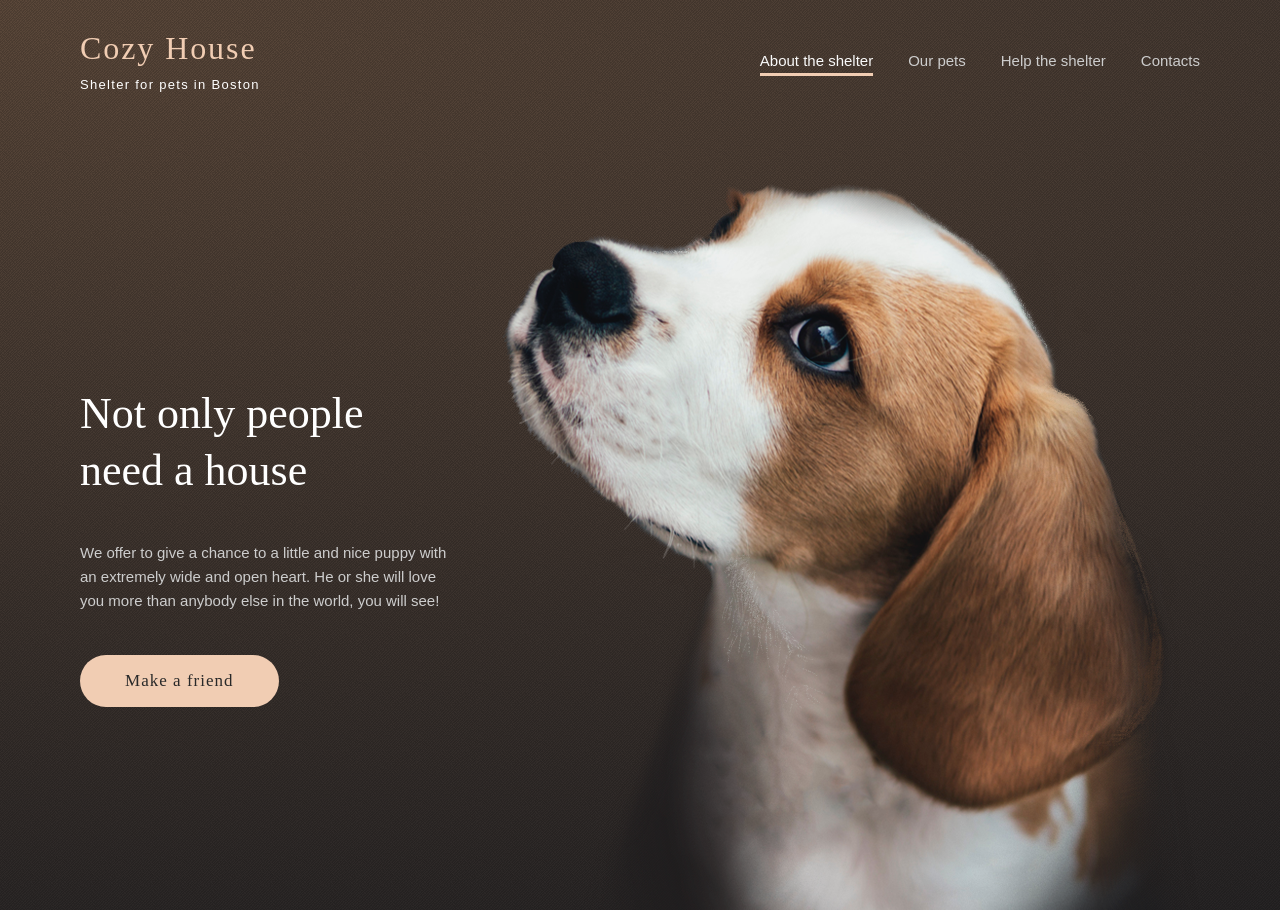
==== index.html @ d0b0d39d "feat: add responsive styles for header and hero with mobile burger menu" ====
<!DOCTYPE html>
 <html lang="en">
 <head>
    <meta charset="UTF-8">
    <meta name="viewport" content="width=device-width, initial-scale=1.0">
    <title>Shelter</title>

    <link rel="stylesheet" href="style.css">
 </head>
 
 <body>
    <section class="start-screen">
        <header class="header">
            <div class="container header-inner">
                <div class="logo">
                    <a href="#" class="logo-title">Cozy House</a>
                    <p class="logo-subtitle">Shelter for pets in Boston</p>
                </div>

            <nav class="nav">
                <!-- скрытый переключатель -->
                <input class="burger-toggle" type="checkbox" id="burger-toggle">

                <!-- кнопка-бургер (label кликает по checkbox) -->
                 <label class="burger" for="burger-toggle" aria-label="Open menu">
                    <span class="burger-line"></span>
                 </label>

                 <!-- затемнение (клик = закрыть) -->
                <label class="overlay" for="burger-toggle"></label>

                <!-- выезжающее меню -->
                 <div class="menu">
                    <ul class="nav-list">
                        <li><a href="#" class="nav-link link-active">About the shelter</a></li>
                        <li><a href="#" class="nav-link">Our pets</a></li>
                        <li><a href="#" class="nav-link">Help the shelter</a></li>
                        <li><a href="#" class="nav-link">Contacts</a></li>
                    </ul>
                </div>
            </nav>
                
            </nav>
            </div>
        </header>

        <div class="hero">
            <div class="container start-screen-content">
                <div class="hero-content">
                    <h1 class="hero-title">Not only people<br>
                    need a house</h1>
                    <p class="hero-text">We offer to give a chance to a little and nice puppy with an extremely wide and open heart. He or she will love you more than anybody else in the world, you will see!</p>

                    <a href="#our-pets" class="hero-button">Make a friend</a>
                </div>

                <img src="start-screen-puppy.png" alt="Puppy" class="hero-image">

            </div>
        </div>
    </section>

    <main>
        <section class="about"><div class="container"></div></section>
        <section class="pets"><div class="container"></div></section>
        <section class="help"><div class="container"></div></section>
        <section class="donation"><div class="container"></div></section>
    </main>

    <footer class="footer">
        <div class="container"></div>
    </footer>

 </body>
 </html>
---- style.css ----
*,
*::before,
*::after {
  box-sizing: border-box;
}

img {
  max-width: 100%;
  height: auto;
  display: block;
}

body {
    margin: 0;
}

.container {
    max-width: 1200px;
    margin: 0 auto;
    padding: 0 20px; /* на мобилке важно */


}

@media (min-width: 1280px) {
  .container {
    padding: 0 40px;
  }
}

.start-screen {
  min-height: 908px; /* как в макете */
}

.header {
    padding-top: 30px;
}

.header-inner {
    display: flex;
    justify-content: space-between;
    align-items: center;
}

.nav-list {
    list-style: none;
    display: flex;
    gap: 35px;
    margin: 0;
    padding: 0;

}


.nav-link {
    text-decoration: none;
    color: var(--color-dark-s, #CDCDCD);

    font-family: Arial;
    font-size: 15px;
    font-style: normal;
    font-weight: 400;
}

.link-active {
    color: var(--color-light-s, #FAFAFA);
    border-bottom: 3px solid #F1CDB3;

    padding-bottom: 4px;
    font-family: Arial;
    font-size: 15px;
    font-style: normal;
    font-weight: 400;
}

.logo-title {
    color: var(--color-primary, #F1CDB3);
    text-decoration: none;

    font-family: Georgia;
    font-size: 32px;
    font-style: normal;
    font-weight: 400;
    letter-spacing: 1.92px;
}

.logo-subtitle {
    color: var(--color-light-xl, #FFF);

    font-family: Arial;
    font-size: 13px;
    font-style: normal;
    font-weight: 400;
    letter-spacing: 1.3px;
}

.logo {
  display: flex;
  flex-direction: column;
  gap: 10px;

}

.logo-subtitle {
    margin: 0;
}

.start-screen {
  background:
    url("noise_transparent.png") repeat,
    radial-gradient(237.5% 111.8% at 0% 0%, #5B483A 0%, #262425 100%),
    #211F20;
}

.start-screen-content {
    padding-top: 90px;
    display: flex;
    justify-content: space-between;
    align-items: center;
    gap: 42px;
}

@media (max-width: 767px) {
  .start-screen-content {
    flex-direction: column;
    text-align: center;
    padding-top: 60px;
  }
}

.hero-text {
    margin: 42px 0;
    line-height: 24px;
    color: var(--color-dark-s, #CDCDCD);

    font-family: Arial;
    font-size: 15px;
    font-style: normal;
    font-weight: 400;

}

.hero-title {
    color: var(--color-light-xl, #FFF);
    margin: 0;
    font-family: Georgia;
    font-size: 44px;
    font-style: normal;
    font-weight: 400;
    line-height: 57.2px;
}

.hero-button {
    display: inline-block;
    padding: 15px 45px;
    border-radius: 100px;
    background: var(--color-primary, #F1CDB3);

    /* make a friend */
    text-decoration: none;
    color: var(--color-dark-3xl, #292929);
    font-family: Georgia;
    font-size: 17px;
    font-style: normal;
    font-weight: 400;
    line-height: 22.1px;
    letter-spacing: 1.02px;
}


/* скрываем checkbox */
.burger-toggle {
  position: absolute;
  opacity: 0;
  pointer-events: none;
}

/* бургер по умолчанию скрыт (десктоп) */
.burger {
  display: none;
  width: 44px;
  height: 44px;
  cursor: pointer;
  align-items: center;
  justify-content: center;
}

.burger-line {
  width: 2px;
  height: 30px;
  background: #F1CDB3;
  position: relative;
}

.burger-line::before,
.burger-line::after {
  content: "";
  position: absolute;
  top: 0;
  width: 2px;
  height: 30px;
  background: #F1CDB3;
}

.burger-line::before { left: -8px; }
.burger-line::after  { left: 8px; }

/* overlay скрыт по умолчанию */
.overlay {
  display: none;
}

/* Мобилка */
@media (max-width: 767px) {
  .burger { display: inline-flex; }
  .nav-link { color: #CDCDCD; }
  .link-active { color: #FAFAFA; }
  .menu {
    position: fixed;
    top: 0;
    right: 0;
    width: 320px;
    height: 100vh;
    background: #292929;
    transform: translateX(100%);
    transition: transform 0.25s ease;
    padding: 0;               /* убираем большие паддинги */
    z-index: 20;

    display: flex;            /* центрируем */
    align-items: center;
    justify-content: center;
  }

  /* список по центру */
  .nav-list {
    display: flex;
    flex-direction: column;
    gap: 40px;
    margin: 0;
    padding: 0;
    list-style: none;
    align-items: center;
    text-align: center;
  }

  /* крупные ссылки */
  .nav-link {
    font-size: 32px;
    line-height: 1.6;
  }

  /* активная линия по центру */
  .link-active {
    border-bottom: 3px solid #F1CDB3;
    padding-bottom: 6px;
  }

  /* позиция бургера как в макете */
  .burger {
    position: fixed;
    top: 30px;
    right: 20px;
    z-index: 30;
  }

  .overlay {
    position: fixed;
    inset: 0;
    display: block;
    background: rgba(0, 0, 0, 0.5);
    opacity: 0;
    pointer-events: none;
    transition: opacity 0.25s ease;
    z-index: 10;
  }

  .burger-toggle:checked ~ .menu {
    transform: translateX(0);
  }

  .burger-toggle:checked ~ .overlay {
    opacity: 1;
    pointer-events: auto;
  }
}
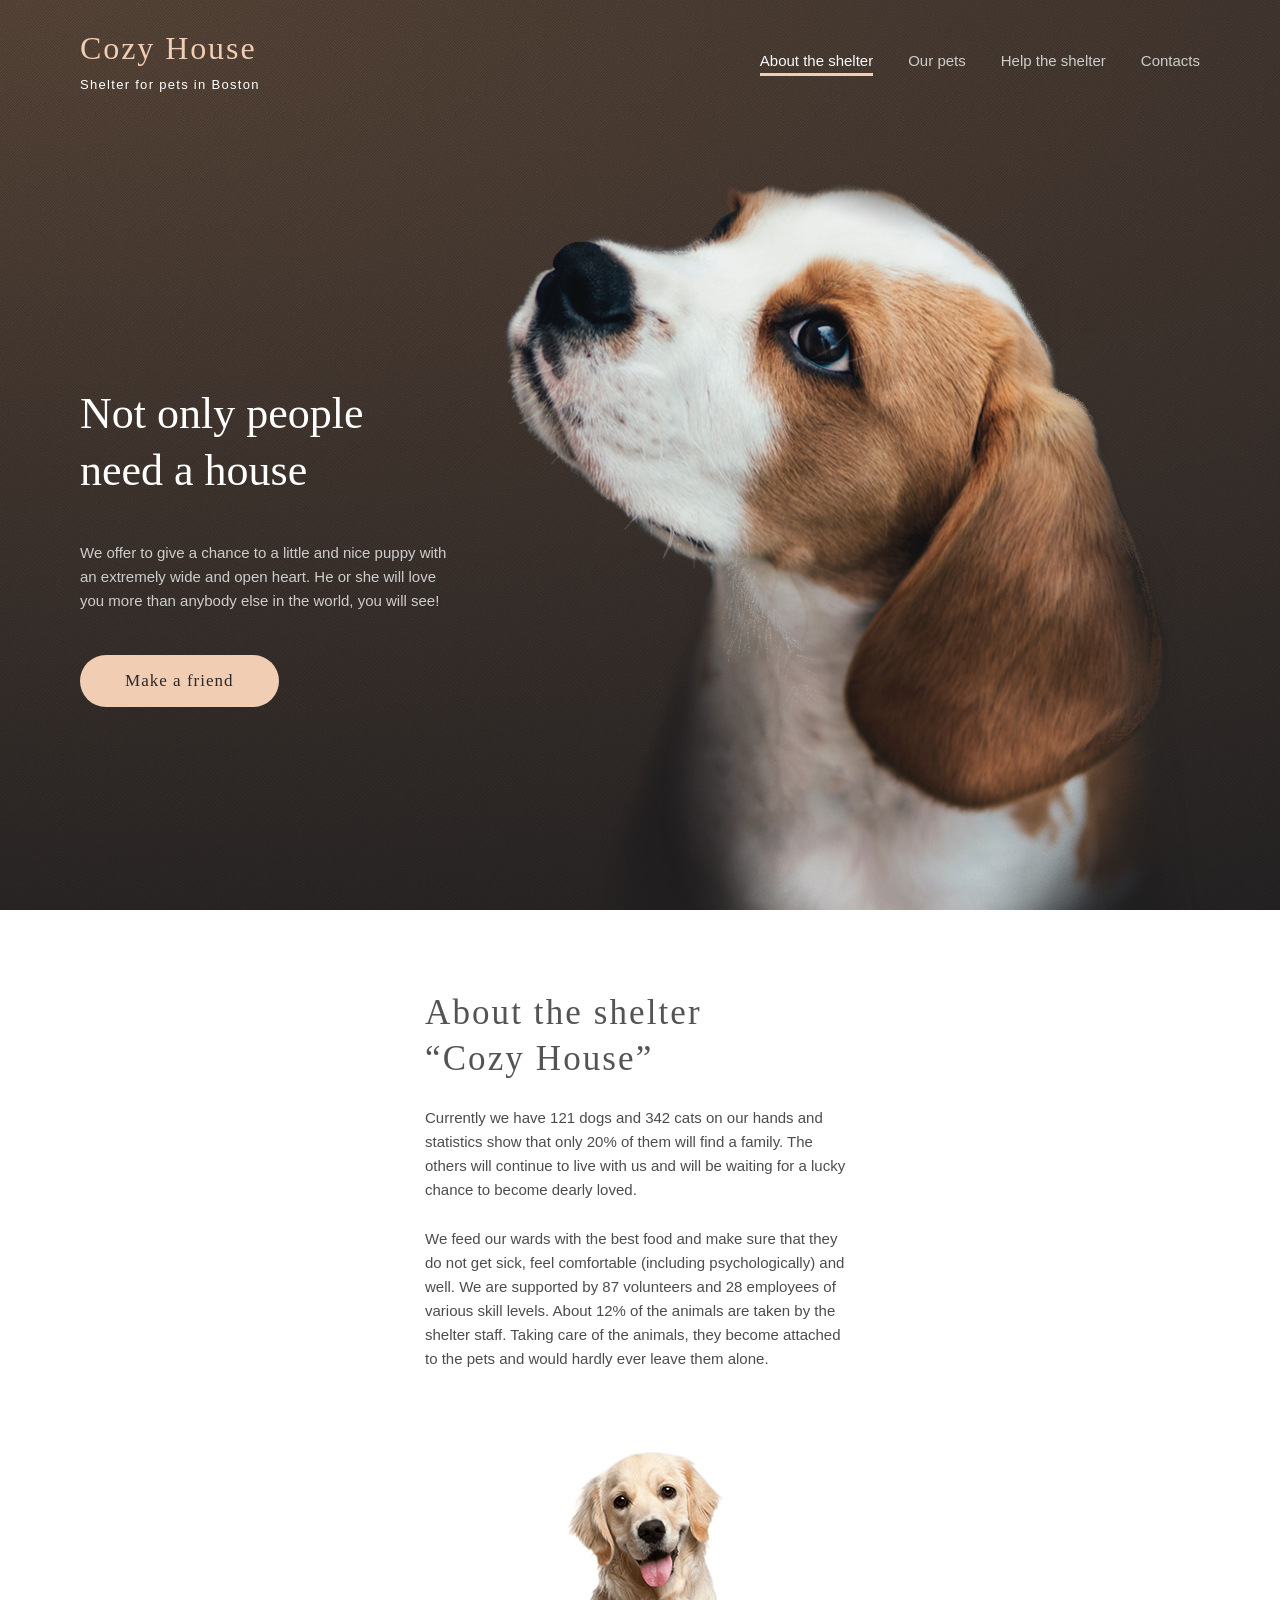
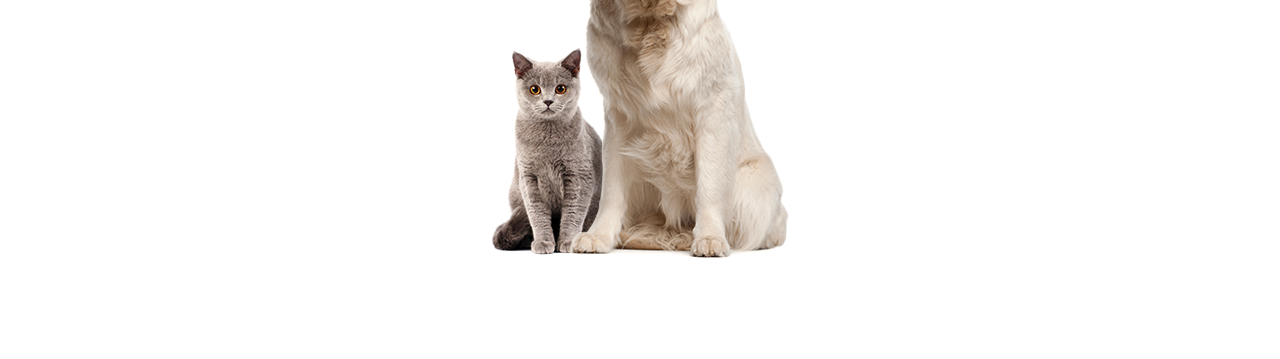
==== commit 9fbf303a: "feat: implement About section with responsive layout" ====
--- a/index.html
+++ b/index.html
@@ -61,7 +61,29 @@
     </section>
 
     <main>
-        <section class="about"><div class="container"></div></section>
+        <section class="about">
+            <div class="container">
+                <div class="about-content">
+                    <div class="content">
+                        <h2 class="about-title text">About the shelter “Cozy House”</h2>
+                    <p class="about-text text">Currently we have 121 dogs and 342 cats on our hands and
+                        statistics show that only 20% of them will find a family. The
+                        others will continue to live with us and will be waiting for a lucky
+                        chance to become dearly loved.</p>
+                    <p class="about-text text">We feed our wards with the best food and make sure that they
+                        do not get sick, feel comfortable (including psychologically) and
+                        well. We are supported by 87 volunteers and 28 employees of
+                        various skill levels. About 12% of the animals are taken by the
+                        shelter staff. Taking care of the animals, they become attached
+                        to the pets and would hardly ever leave them alone.</p>
+                    </div>
+                    
+                <img src="about-pets.png" alt="Dog" class="about-image">
+                </div>
+                
+                
+            </div>
+        </section>
         <section class="pets"><div class="container"></div></section>
         <section class="help"><div class="container"></div></section>
         <section class="donation"><div class="container"></div></section>
--- a/style.css
+++ b/style.css
@@ -283,4 +283,55 @@
     opacity: 1;
     pointer-events: auto;
   }
-}+}
+
+.about {
+  padding: 80px 0 100px;
+  background: #fff;
+}
+
+.about-content {
+  display: flex;
+  flex-direction: column;
+  align-items: center;
+  gap: 80px;
+}
+
+.about-title {
+    max-width: 370px;
+    margin: 0;
+    color: var(--color-dark-l, #545454);
+
+    font-family: Georgia;
+    font-size: 35px;
+    font-style: normal;
+    font-weight: 400;
+    line-height: 130%; /* 45.5px */
+    letter-spacing: 2.1px;
+}
+
+.about-text {
+    margin: 0;
+
+    color: var(--color-dark-xl, #4C4C4C);
+
+    font-family: Arial;
+
+    font-size: 15px;
+    font-style: normal;
+    font-weight: 400;
+    line-height: 160%; /* 24px */
+}
+
+.about-image {
+
+    width: 300px;
+    height: auto;
+}
+
+.content {
+  display: flex;
+  flex-direction: column;
+  gap: 25px;
+  max-width: 430px;
+}
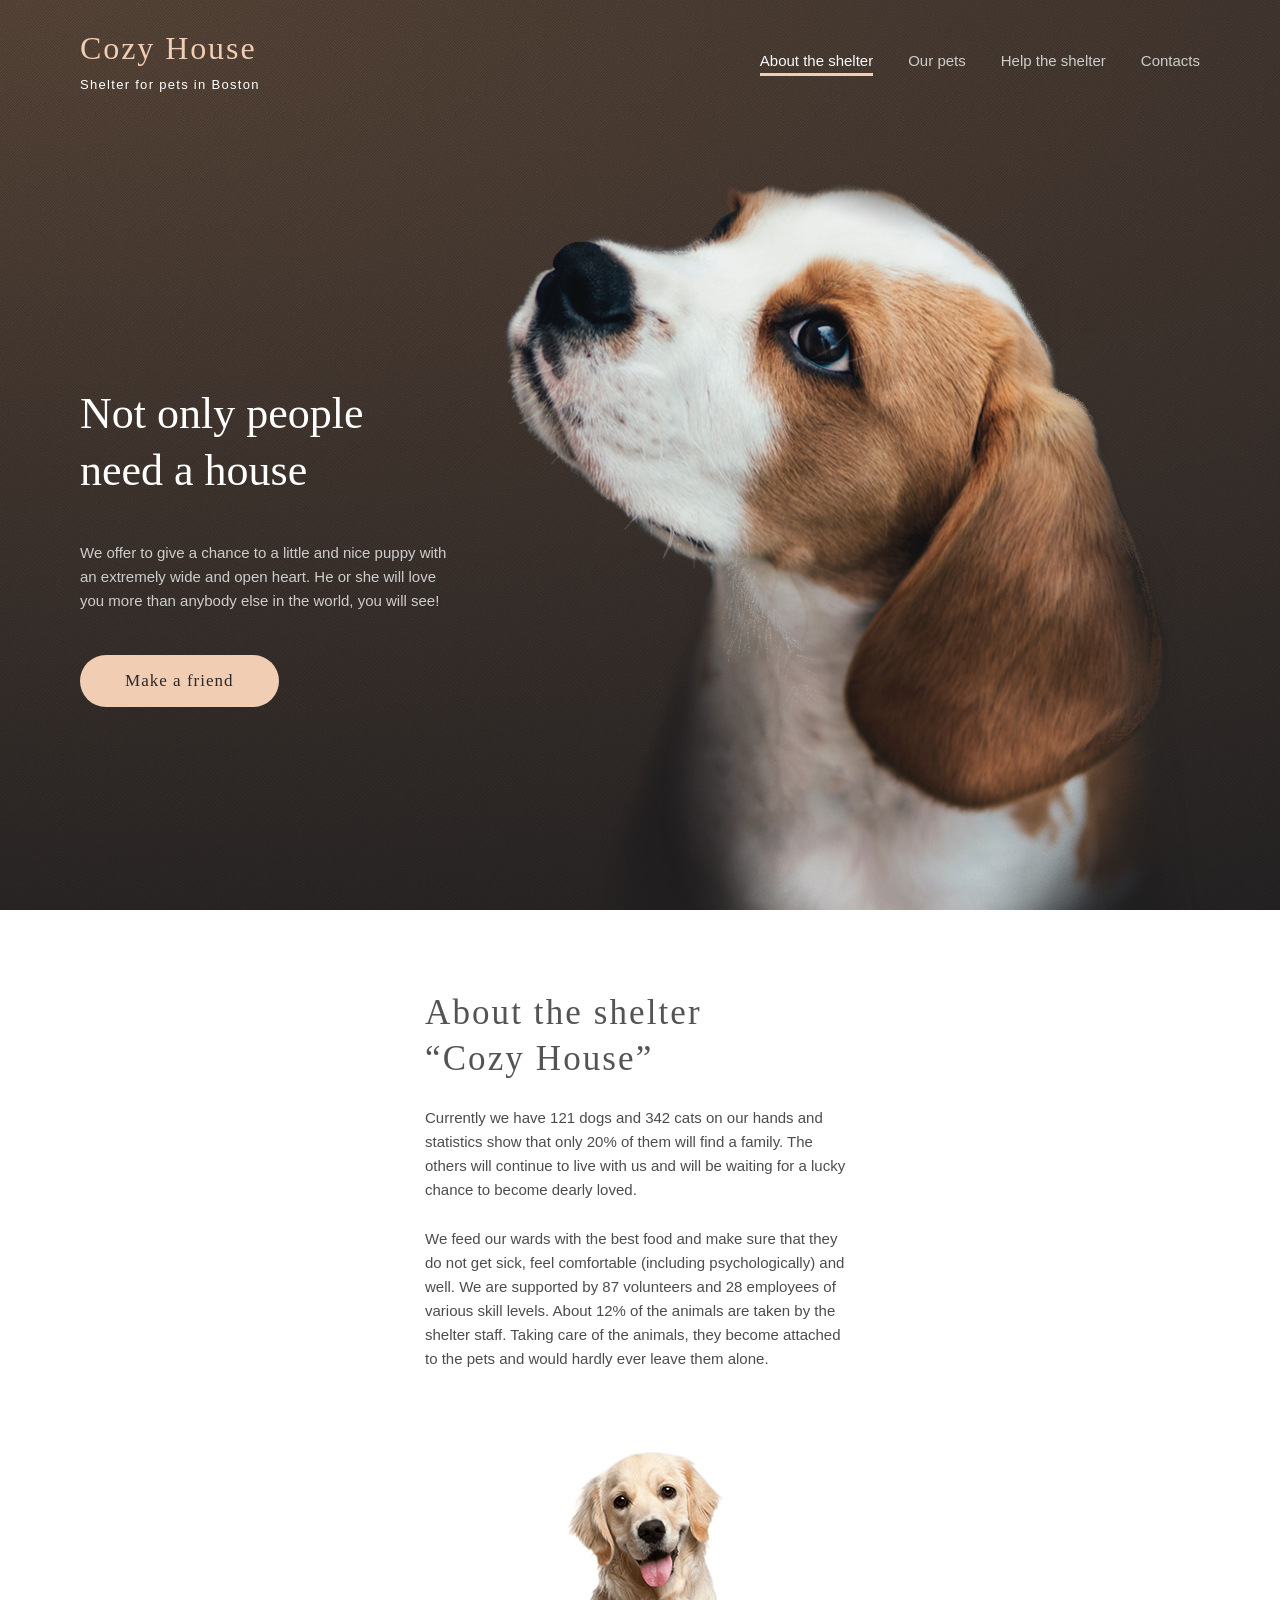
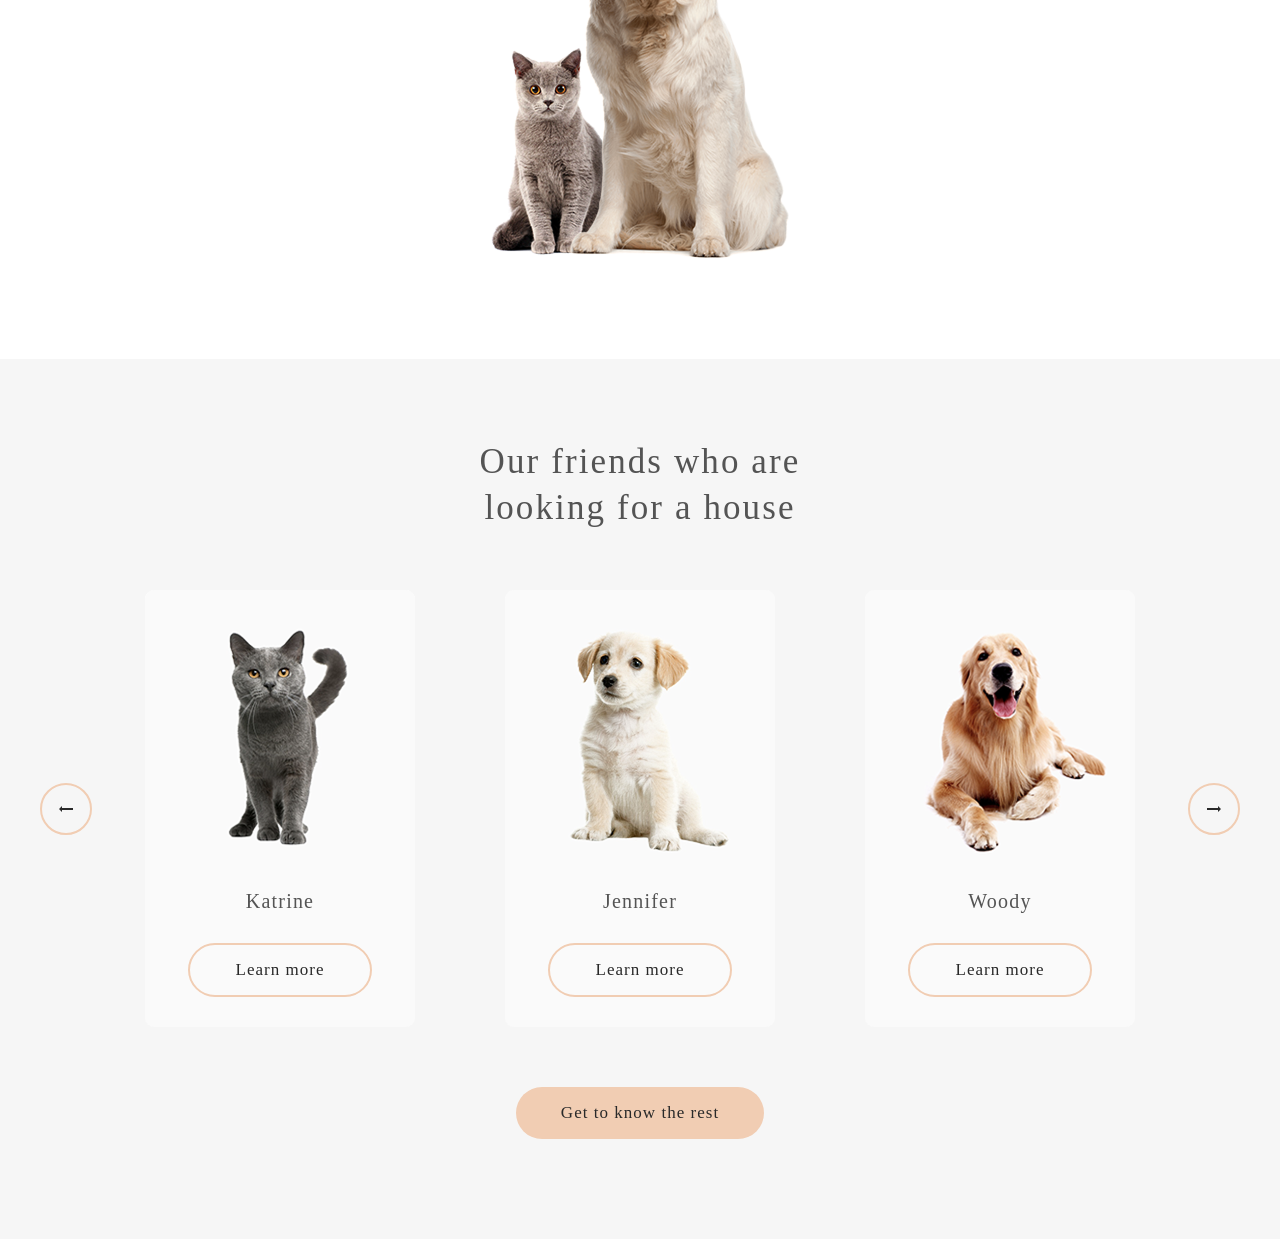
==== commit a38125b9: "feat: add responsive Pets section" ====
--- a/index.html
+++ b/index.html
@@ -40,7 +40,6 @@
                 </div>
             </nav>
                 
-            </nav>
             </div>
         </header>
 
@@ -84,7 +83,36 @@
                 
             </div>
         </section>
-        <section class="pets"><div class="container"></div></section>
+        <section class="pets">
+            <div class="container">
+                <div class="pets-content">
+                    <h2 class="pets-title">Our friends who are looking for a house</h2>
+                    <div class="slider">
+                        <button class="arrow-button"><img src="Arrow.svg" alt="arrow-back"></button>
+                        <div class="pets-cards">
+                            <div class="card">
+                                <img src="pets-katrine.png" alt="Katrine Dog" class="pets-image">
+                                <p class="pets-text">Katrine</p>
+                                <a href="#" class="card-button">Learn more</a>
+                            </div>
+                            <div class="card card-hide-mobile">
+                                <img src="pets-jennifer.png" alt="Jennifer Dog" class="pets-image">
+                                <p class="pets-text">Jennifer</p>
+                                <a href="#" class="card-button">Learn more</a>
+                            </div>
+                            <div class="card card-hide-mobile">
+                                <img src="pets-woody.png" alt="Woody Dog" class="pets-image">
+                                <p class="pets-text">Woody</p>
+                                <a href="#" class="card-button">Learn more</a>
+                            </div>
+                        </div>
+                        <button class="arrow-button"><img src="Arrow-next.svg" alt="arrow-next"></button>
+                    </div>
+                    <a href="#" class="pets-button">Get to know the rest</a>
+                </div>
+
+            </div>
+        </section>
         <section class="help"><div class="container"></div></section>
         <section class="donation"><div class="container"></div></section>
     </main>
--- a/style.css
+++ b/style.css
@@ -335,3 +335,208 @@
   gap: 25px;
   max-width: 430px;
 }
+
+.pets {
+    background: var(--color-light-l, #F6F6F6);
+    padding: 80px 0 100px;
+}
+
+.pets-content {
+    display: flex;
+    max-width: 1200px;
+    flex-direction: column;
+    justify-content: center;
+    align-items: center;
+    gap: 60px;
+}
+
+.slider {
+    display: flex;
+    align-items: center;
+    justify-content: center;
+    gap: 53px;
+}
+
+.pets-title {
+    max-width: 400px;
+    color: var(--color-dark-l, #545454);
+    text-align: center;
+    margin: 0;
+
+    /* h3 */
+    font-family: Georgia;
+    font-size: 35px;
+    font-style: normal;
+    font-weight: 400;
+    line-height: 130%; /* 45.5px */
+    letter-spacing: 2.1px;
+}
+
+.pets-cards {
+    display: flex;
+    gap: 90px;
+}
+
+.arrow-button {
+    width: 52px;
+    height: 52px;
+    padding: 0;
+    border-radius: 100px;
+    border: 2px solid #F1CDB3;
+    background: transparent;
+
+    display: inline-flex;
+    align-items: center;
+    justify-content: center;
+
+    cursor: pointer;
+
+}
+
+.arrow-button img {
+  width: 14px;   /* можно 14–18, под твой svg */
+  height: 6px;   /* или auto, если криво */
+}
+
+.pets-button {
+    display: flex;
+    padding: 15px 45px;
+    flex-direction: column;
+    align-items: center;
+    gap: 10px;
+
+    border-radius: 100px;
+    background: var(--color-primary, #F1CDB3);
+    text-decoration: none;
+
+    color: var(--color-dark-3xl, #292929);
+    font-family: Georgia;
+    font-size: 17px;
+    font-style: normal;
+    font-weight: 400;
+    line-height: 130%; /* 22.1px */
+    letter-spacing: 1.02px;
+}
+
+.card {
+  width: 270px;
+  background: #FAFAFA;
+  border-radius: 9px;
+  padding-bottom: 30px;
+  text-align: center;
+}
+
+.pets-image {
+  width: 270px;
+  height: 270px;
+  object-fit: cover;
+  border-radius: 9px 9px 0 0;
+}
+
+.pets-text {
+  margin: 30px 0;
+  color: #545454;
+  font-family: Georgia;
+  font-size: 20px;
+  font-weight: 400;
+  letter-spacing: 1.2px;
+}
+
+.card-button {
+  display: inline-block;
+  padding: 15px 45px;
+  border-radius: 100px;
+  border: 2px solid #F1CDB3;
+  background: transparent;   /* или #FAFAFA — но лучше transparent */
+  text-decoration: none;
+
+  color: #292929;
+  font-family: Georgia;
+  font-size: 17px;
+  font-weight: 400;
+  letter-spacing: 1.02px;
+}
+
+/* TABLET: до 1279px — показываем 2 карточки */
+@media (max-width: 1279px) {
+  /* скрываем 3-ю карточку (Woody) */
+  .pets-cards .card:nth-child(3) {
+    display: none;
+  }
+
+  /* подстраиваем расстояния */
+  .pets-cards {
+    gap: 40px; /* можно 40, если в макете так */
+  }
+
+  .slider {
+    gap: 12px; /* чтобы стрелки не уезжали */
+  }
+}
+
+/* MOBILE: до 767px — 1 карточка + стрелки снизу */
+@media (max-width: 767px) {
+  .pets {
+    padding: 60px 0;
+  }
+
+  .pets-title {
+    font-size: 25px;
+    letter-spacing: 1.5px;
+    max-width: 300px;
+  }
+
+  /* оставляем 1 карточку */
+  .pets-cards .card:nth-child(2),
+  .pets-cards .card:nth-child(3) {
+    display: none;
+  }
+
+  /* перестраиваем слайдер: карточка сверху, стрелки снизу */
+  .slider {
+    flex-direction: column;
+    gap: 20px;
+  }
+
+  /* карточки сверху */
+  .pets-cards {
+    gap: 0;
+    justify-content: center;
+  }
+
+  /* стрелки вниз и рядом */
+  .arrow-button {
+    order: 2;
+  }
+
+  /* делаем “ряд стрелок” через контейнер slider */
+  .slider {
+    position: relative;
+  }
+
+  /* чтобы две кнопки стали рядом — добавим им обертку невозможно без HTML,
+     поэтому делаем проще: превращаем slider в grid на мобилке */
+  .slider {
+    display: grid;
+    grid-template-columns: 1fr 1fr;
+    grid-template-rows: auto auto;
+    justify-items: center;
+    align-items: center;
+    row-gap: 20px;
+  }
+
+  .pets-cards {
+    grid-column: 1 / -1;
+    grid-row: 1;
+  }
+
+  .arrow-button:first-child {
+    grid-column: 1;
+    grid-row: 2;
+  }
+
+  .arrow-button:last-child {
+    grid-column: 2;
+    grid-row: 2;
+  }
+}
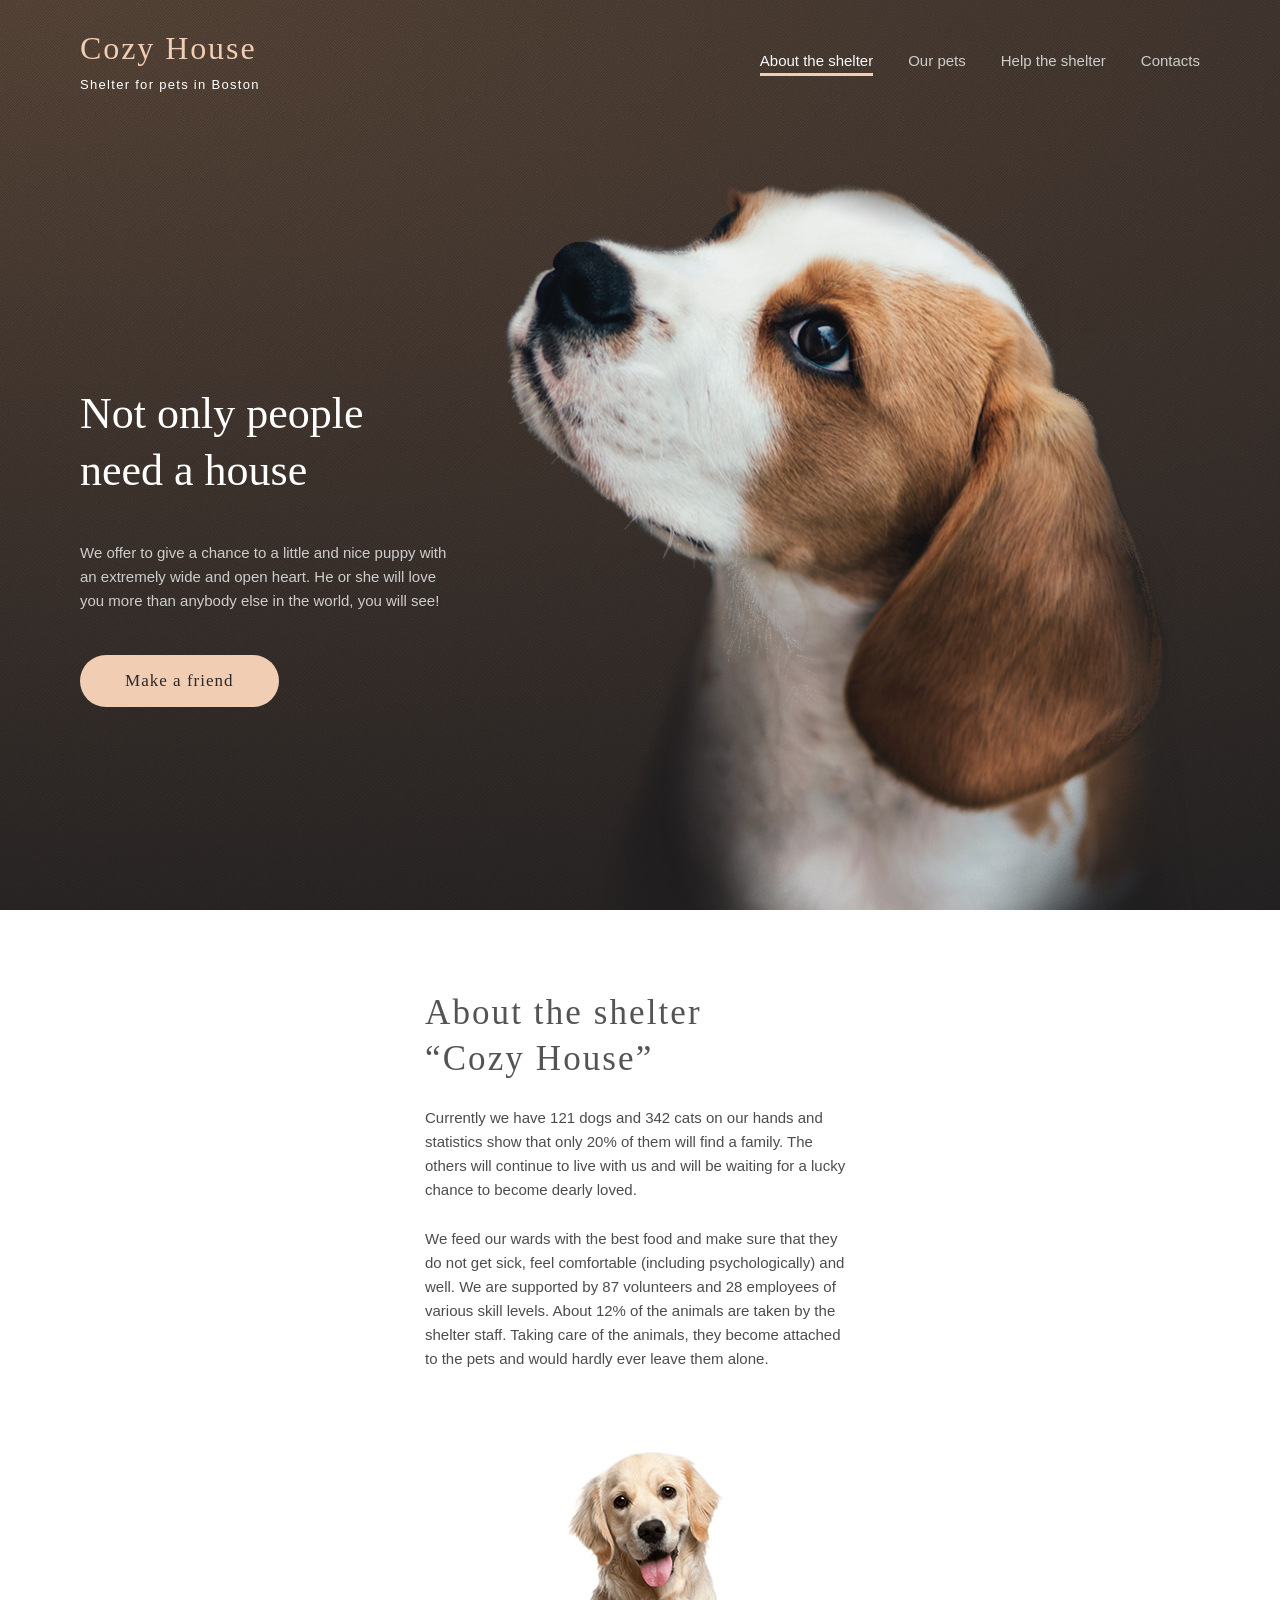
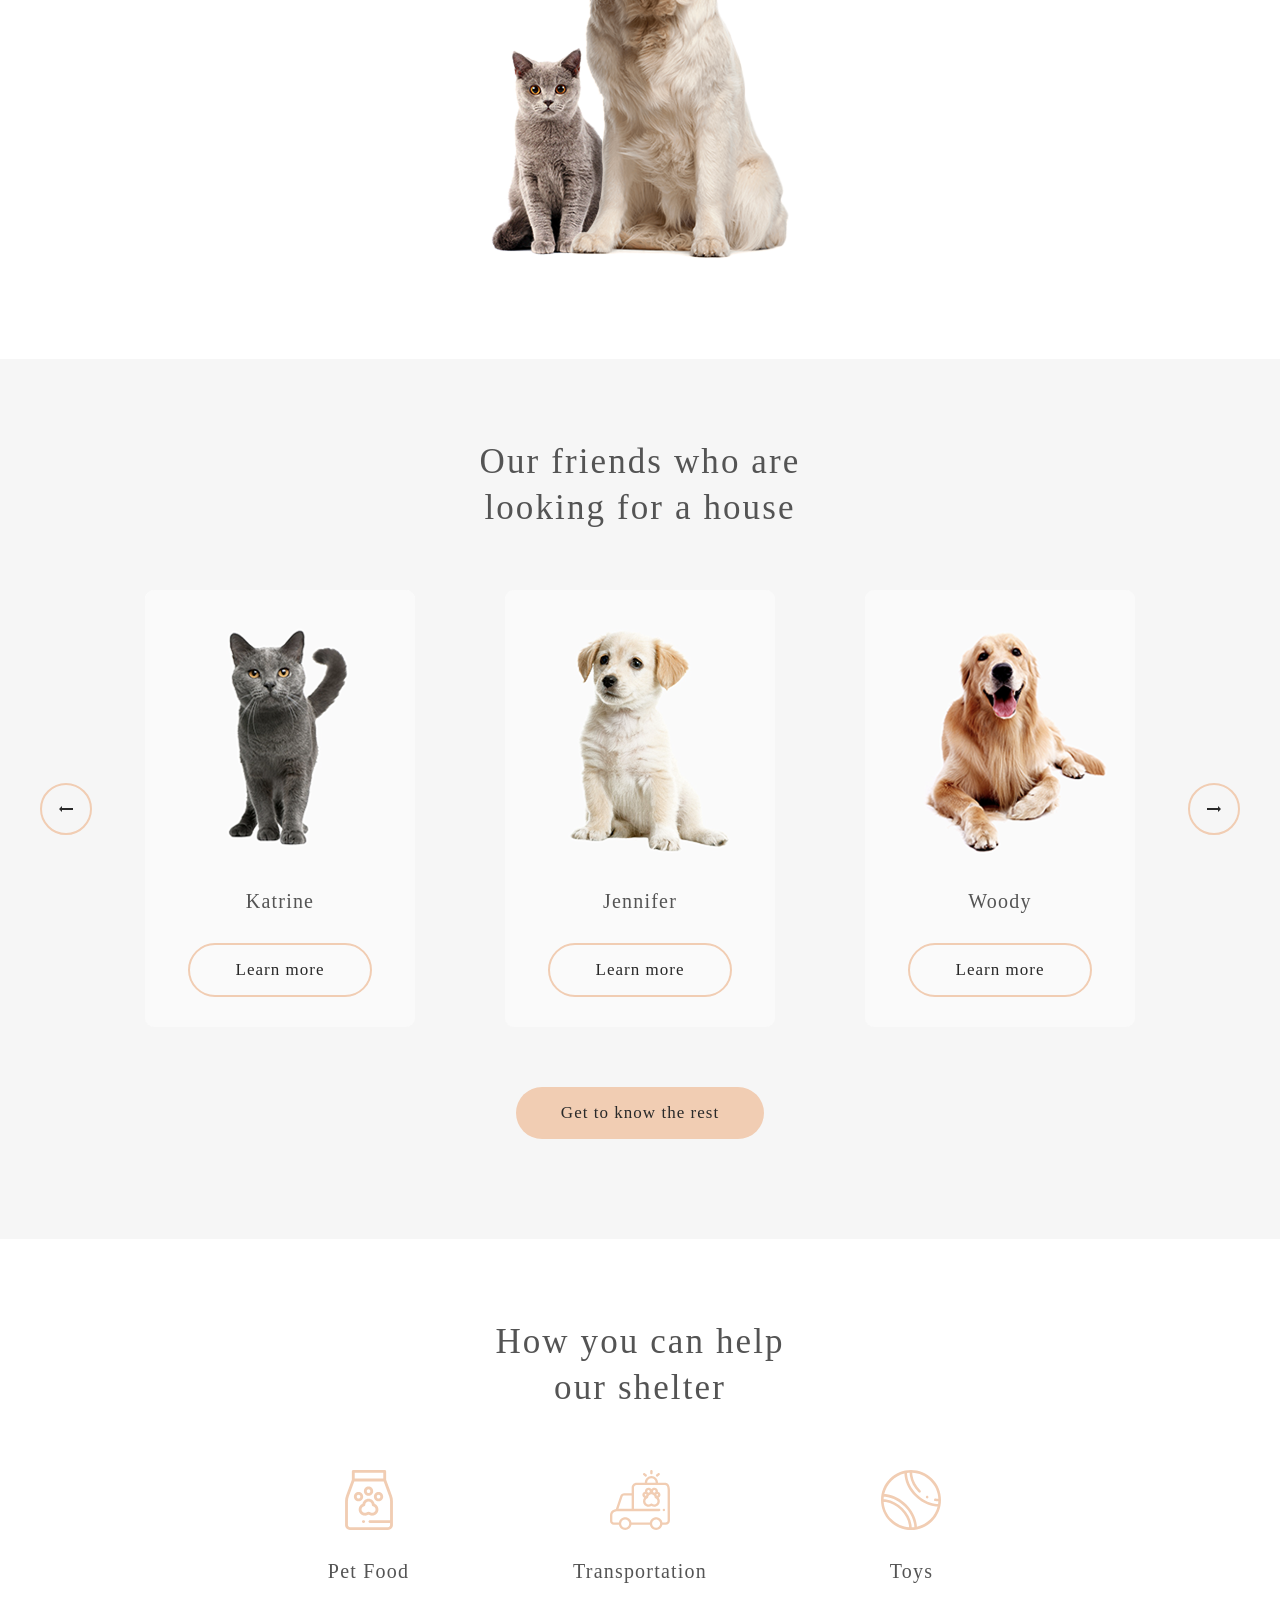
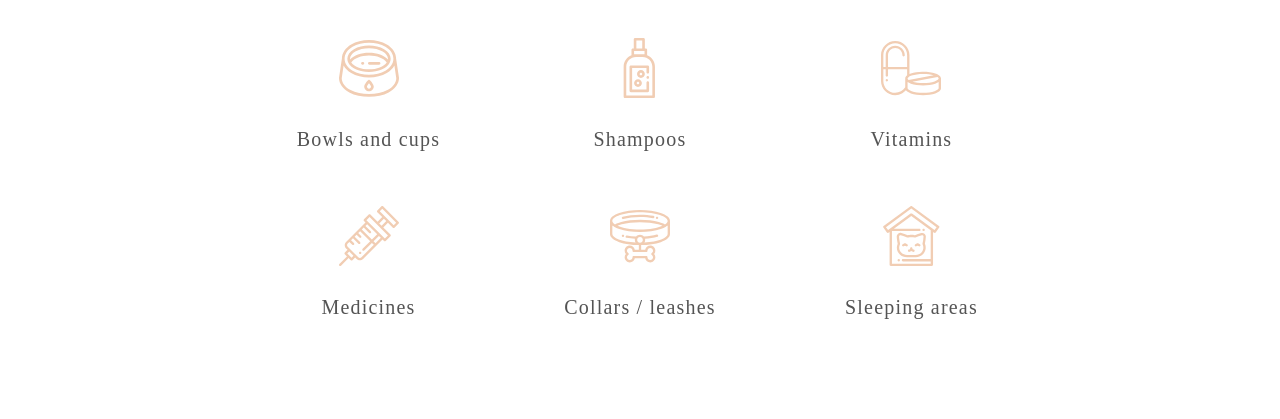
==== commit 350d22c3: "feat: implement help section with responsive layout" ====
--- a/index.html
+++ b/index.html
@@ -113,7 +113,52 @@
 
             </div>
         </section>
-        <section class="help"><div class="container"></div></section>
+
+        <section class="help">
+            <div class="container">
+                <div class="help-content">
+                    <h2 class="help-title">How you can help our shelter</h2>
+                    <div class="help-list">
+                        <div class="help-item">
+                            <img src="icon-pet-food.svg" alt="Pet Food" class="item">
+                            <p class="item-text">Pet Food</p>
+                        </div>
+                        <div class="help-item">
+                            <img src="transportation.svg" alt="Transportation" class="item">
+                            <p class="item-text">Transportation</p>
+                        </div>
+                        <div class="help-item">
+                            <img src="icon-toys.svg" alt="Toys" class="item">
+                            <p class="item-text">Toys</p>
+                        </div>
+                        <div class="help-item">
+                            <img src="icon-bowls-and-cups.svg" alt="Bowls and cups" class="item">
+                            <p class="item-text">Bowls and cups</p>
+                        </div>
+                        <div class="help-item">
+                            <img src="icon-shampoos.svg" alt="Shampoos" class="item">
+                            <p class="item-text">Shampoos</p>
+                        </div>
+                        <div class="help-item">
+                            <img src="icon-vitamins.svg" alt="Vitamins" class="item">
+                            <p class="item-text">Vitamins</p>
+                        </div>
+                        <div class="help-item">
+                            <img src="icon-medicines.svg" alt="Medicines" class="item">
+                            <p class="item-text">Medicines</p>
+                        </div>
+                        <div class="help-item">
+                            <img src="icon-collars-leashes.svg" alt="Collars / leashes" class="item">
+                            <p class="item-text">Collars / leashes</p>
+                        </div>
+                        <div class="help-item">
+                            <img src="icon-sleeping-area.svg" alt="Sleeping areas" class="item">
+                            <p class="item-text">Sleeping areas</p>
+                        </div>
+                    </div>
+                </div>
+            </div>
+        </section>
         <section class="donation"><div class="container"></div></section>
     </main>
 
--- a/style.css
+++ b/style.css
@@ -539,4 +539,125 @@
     grid-column: 2;
     grid-row: 2;
   }
+}
+
+.help {
+  background: #FFF;
+  padding: 80px 0 100px;
+}
+
+.help .container {
+  padding: 0 69px;
+}
+
+.help-content {
+  display: flex;
+  flex-direction: column;
+  align-items: center;
+  gap: 60px;
+}
+
+.help-title {
+    color: var(--color-dark-l, #545454);
+    text-align: center;
+    max-width: 310px;
+    margin: 0;
+
+    /* h3 */
+    font-family: Georgia;
+    font-size: 35px;
+    font-style: normal;
+    font-weight: 400;
+    line-height: 130%; /* 45.5px */
+    letter-spacing: 2.1px;
+}
+
+.help-list {
+  display: grid;
+  grid-template-columns: repeat(3, 1fr);
+  gap: 55px 120px; /* row-gap / column-gap (подгони если надо) */
+  justify-items: center;
+}
+
+.help-item {
+  display: flex;
+  flex-direction: column;
+  align-items: center;
+  gap: 30px; /* как в макете */
+  text-align: center;
+}
+
+.help-item img {
+  width: 60px;   /* обычно так в макете */
+  height: 60px;
+}
+
+.item-text {
+  margin: 0;
+  color: #545454;
+  font-family: Georgia;
+  font-size: 20px;
+  font-weight: 400;
+  letter-spacing: 1.2px;
+}
+
+/* TABLET */
+@media (max-width: 1279px) {
+  .help {
+    padding: 80px 0 100px;
+  }
+
+  .help .container {
+    padding: 0 30px; /* на планшете в макете обычно меньше */
+  }
+
+  .help-title {
+    font-size: 35px; /* можно оставить */
+    letter-spacing: 2.1px;
+  }
+
+  .help-list {
+    grid-template-columns: repeat(3, 1fr);
+    gap: 55px 60px; /* уменьшаем горизонтальный gap */
+  }
+
+  .help-item {
+    gap: 30px;
+  }
+}
+
+/* MOBILE */
+@media (max-width: 767px) {
+  .help {
+    padding: 42px 0 42px; /* чаще всего так в макете shelter */
+  }
+
+  .help .container {
+    padding: 0 10px;
+  }
+
+  .help-title {
+    font-size: 25px;
+    letter-spacing: 1.5px;
+    max-width: 260px;
+  }
+
+  .help-list {
+    grid-template-columns: repeat(2, 1fr); /* 2 колонки на мобиле */
+    gap: 30px 30px;
+  }
+
+  .help-item {
+    gap: 20px;
+  }
+
+  .help-item img {
+    width: 50px;
+    height: 50px;
+  }
+
+  .item-text {
+    font-size: 15px;
+    letter-spacing: 0;
+  }
 }
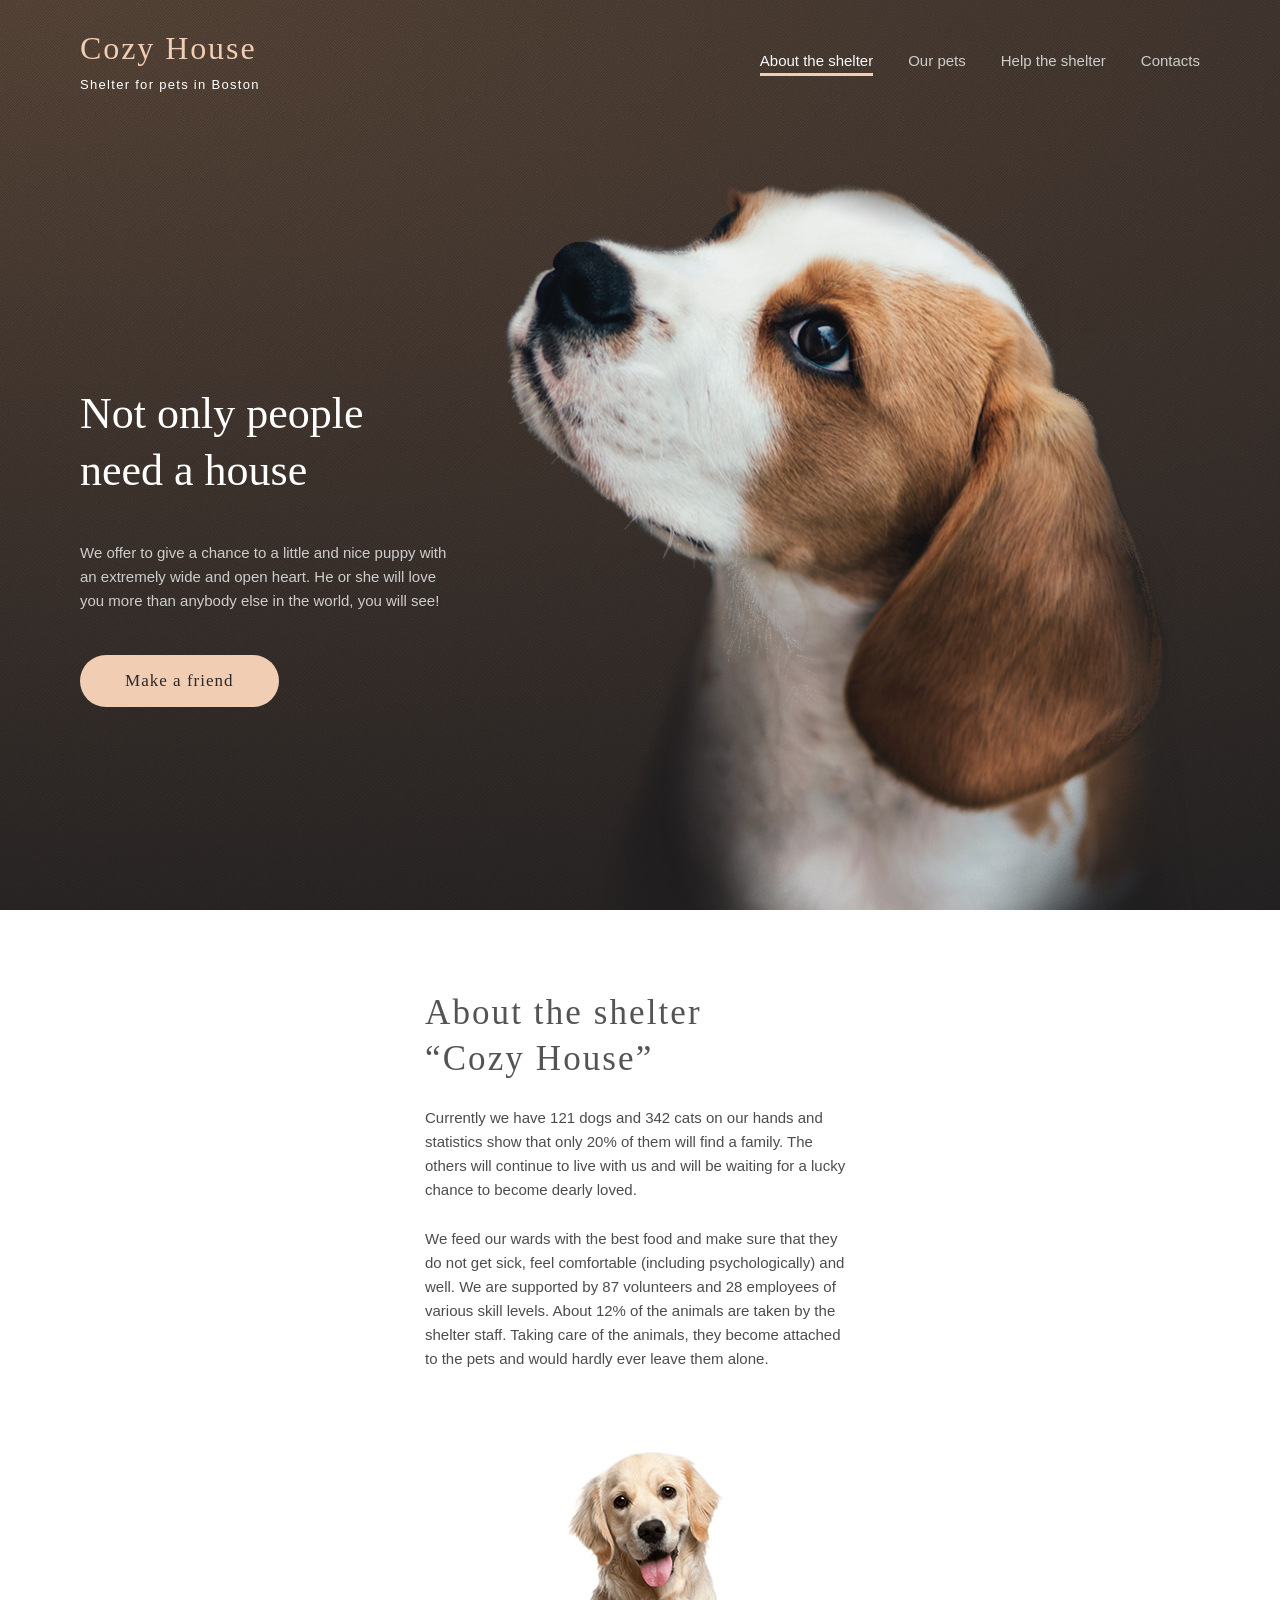
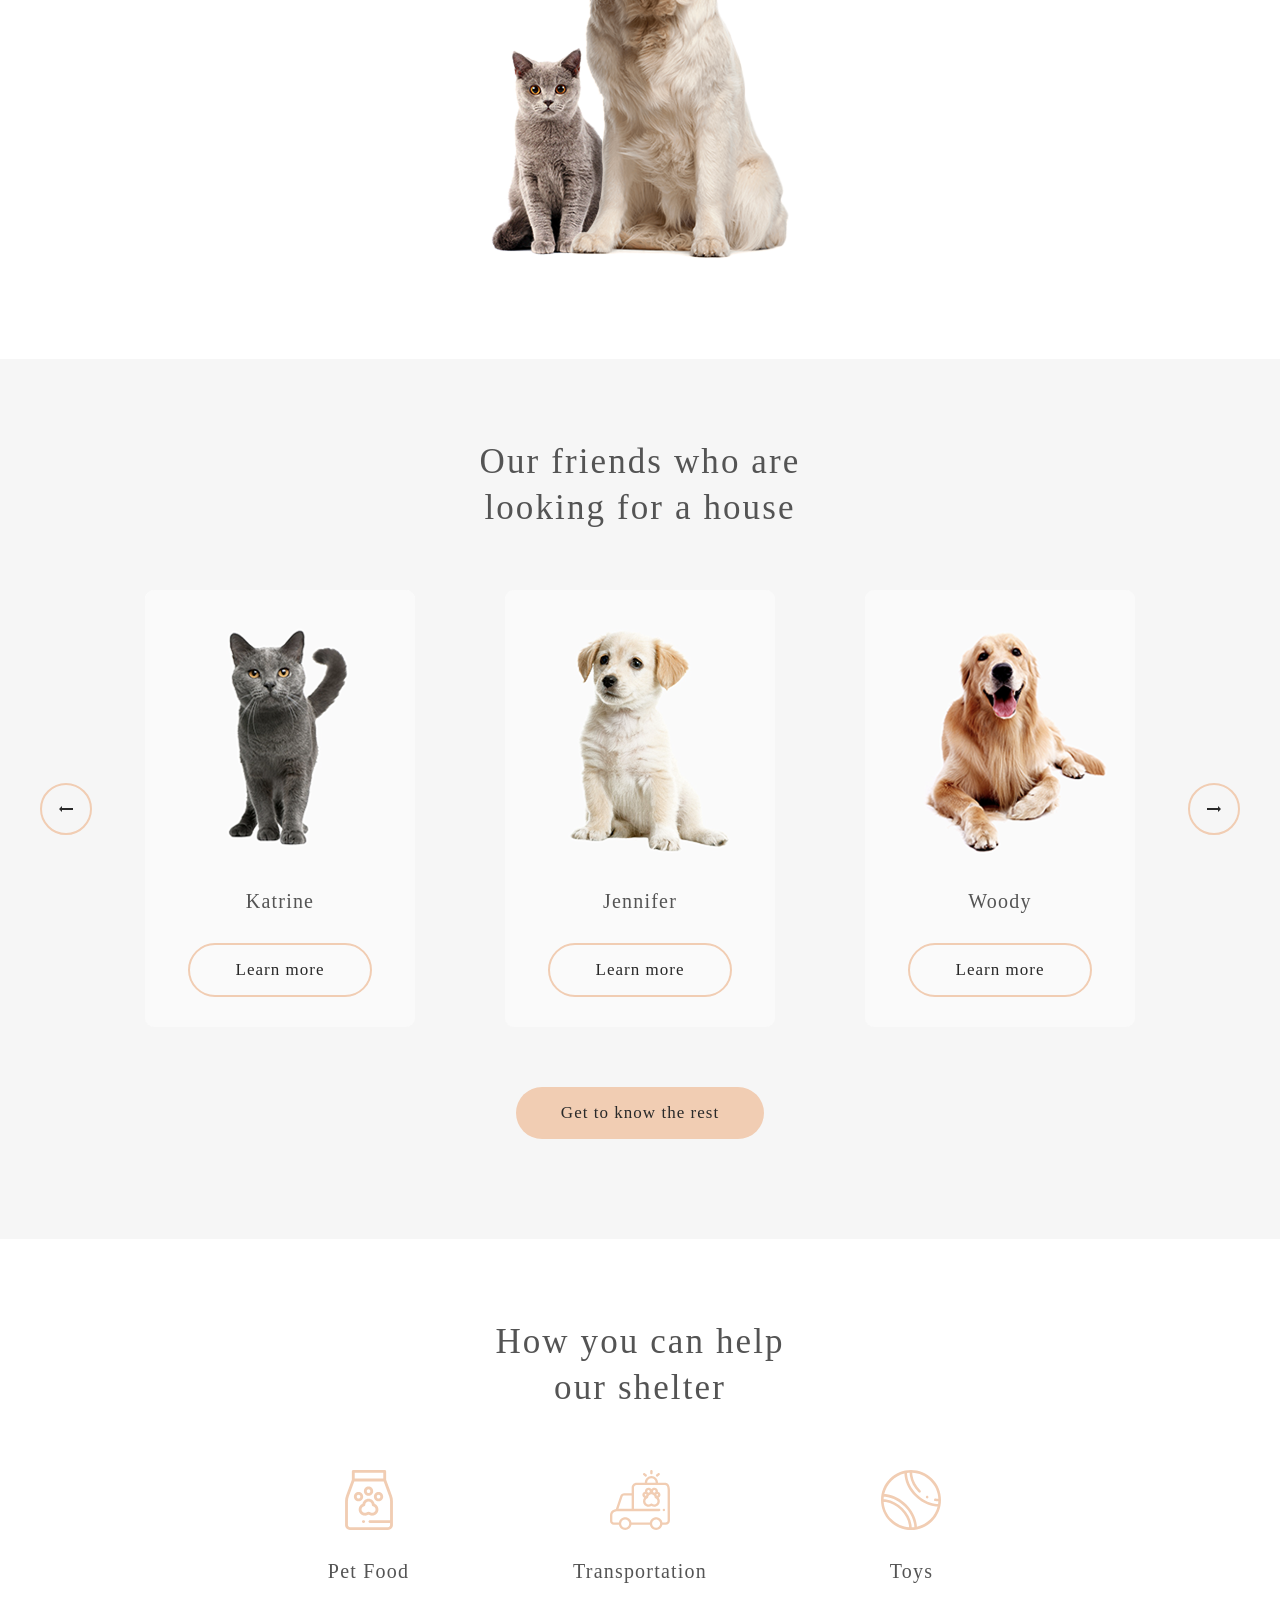
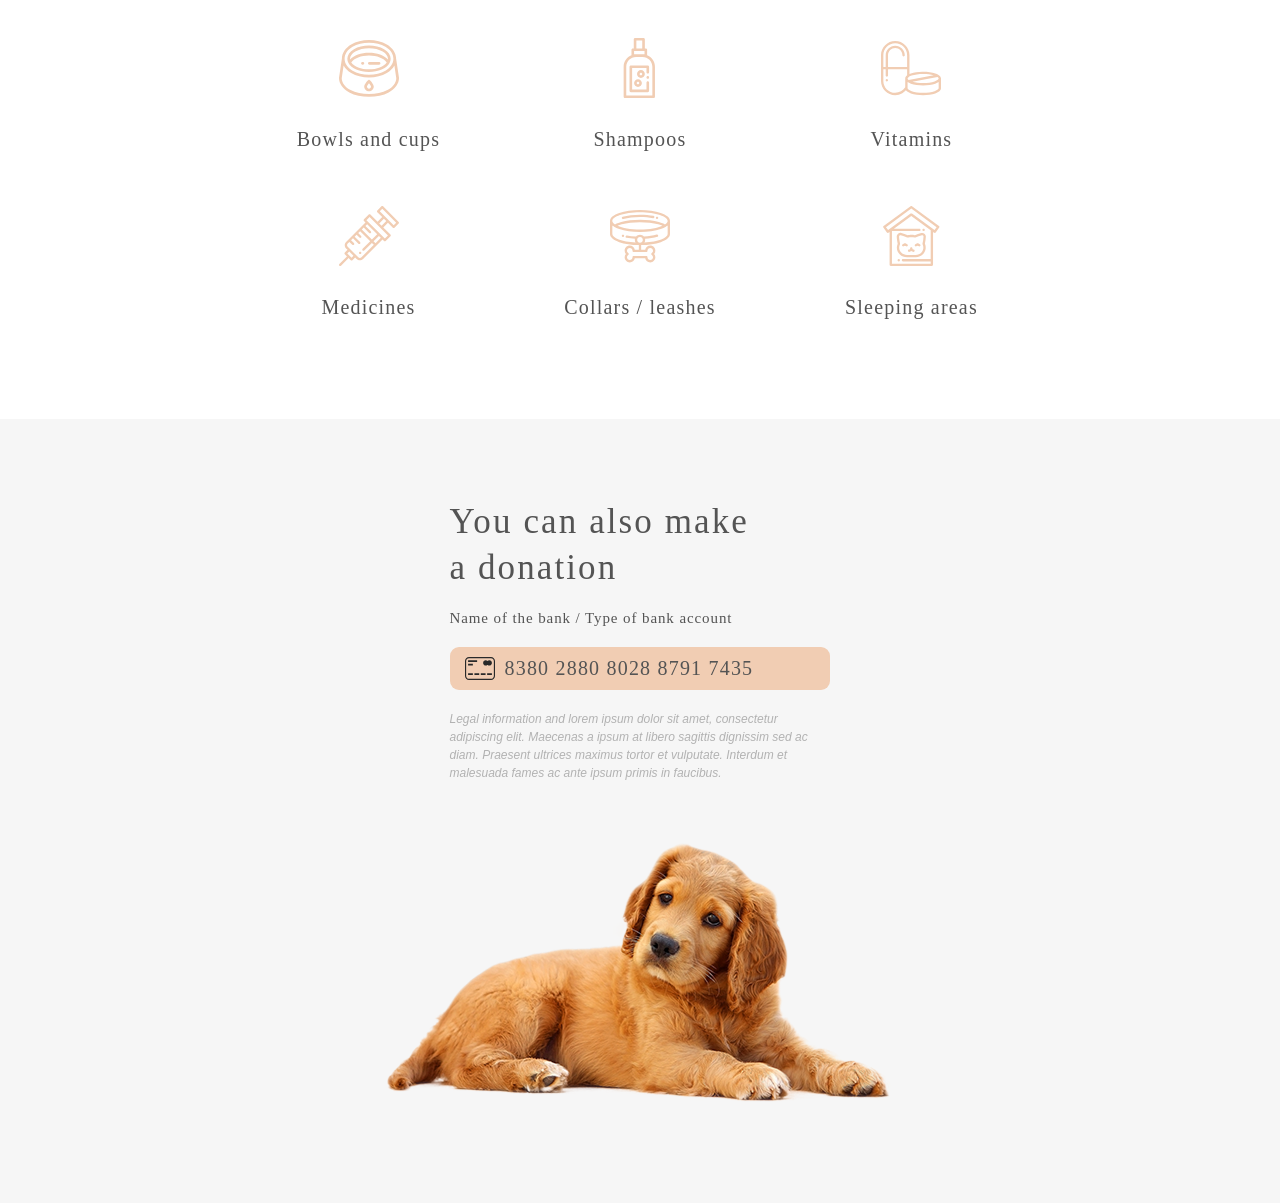
==== commit ef4f7b8b: "feat: complete donation section with responsive styles" ====
--- a/index.html
+++ b/index.html
@@ -159,7 +159,23 @@
                 </div>
             </div>
         </section>
-        <section class="donation"><div class="container"></div></section>
+        <section class="donation">
+            <div class="container">
+                <div class="donation-content">
+                    <h2 class="donation-title">You can also make a donation</h2>
+                    <p class="donation-subtitle">Name of the bank / Type of bank account</p>
+                    <div class="credit-card">
+                        <img src="credit-card.svg" alt="Credit Card" class="credit-card-icon">
+                        <p class="credit-card-text">8380 2880 8028 8791 7435</p>
+                    </div>
+                    <p class="donation-text">Legal information and lorem ipsum dolor sit amet, consectetur
+                        adipiscing elit. Maecenas a ipsum at libero sagittis dignissim sed ac
+                        diam. Praesent ultrices maximus tortor et vulputate. Interdum et
+                        malesuada fames ac ante ipsum primis in faucibus.</p>
+                </div>
+                <img src="donation-dog.png" alt="Dog" class="donation-image">
+            </div>
+        </section>
     </main>
 
     <footer class="footer">
--- a/style.css
+++ b/style.css
@@ -17,7 +17,7 @@
 .container {
     max-width: 1200px;
     margin: 0 auto;
-    padding: 0 20px; /* на мобилке важно */
+    padding: 0 20px;
 
 
 }
@@ -29,7 +29,7 @@
 }
 
 .start-screen {
-  min-height: 908px; /* как в макете */
+  min-height: 908px;
 }
 
 .header {
@@ -156,7 +156,6 @@
     border-radius: 100px;
     background: var(--color-primary, #F1CDB3);
 
-    /* make a friend */
     text-decoration: none;
     color: var(--color-dark-3xl, #292929);
     font-family: Georgia;
@@ -168,14 +167,12 @@
 }
 
 
-/* скрываем checkbox */
 .burger-toggle {
   position: absolute;
   opacity: 0;
   pointer-events: none;
 }
 
-/* бургер по умолчанию скрыт (десктоп) */
 .burger {
   display: none;
   width: 44px;
@@ -205,12 +202,10 @@
 .burger-line::before { left: -8px; }
 .burger-line::after  { left: 8px; }
 
-/* overlay скрыт по умолчанию */
 .overlay {
   display: none;
 }
 
-/* Мобилка */
 @media (max-width: 767px) {
   .burger { display: inline-flex; }
   .nav-link { color: #CDCDCD; }
@@ -224,15 +219,14 @@
     background: #292929;
     transform: translateX(100%);
     transition: transform 0.25s ease;
-    padding: 0;               /* убираем большие паддинги */
+    padding: 0;
     z-index: 20;
 
-    display: flex;            /* центрируем */
+    display: flex;
     align-items: center;
     justify-content: center;
   }
 
-  /* список по центру */
   .nav-list {
     display: flex;
     flex-direction: column;
@@ -244,19 +238,16 @@
     text-align: center;
   }
 
-  /* крупные ссылки */
   .nav-link {
     font-size: 32px;
     line-height: 1.6;
   }
 
-  /* активная линия по центру */
   .link-active {
     border-bottom: 3px solid #F1CDB3;
     padding-bottom: 6px;
   }
 
-  /* позиция бургера как в макете */
   .burger {
     position: fixed;
     top: 30px;
@@ -306,7 +297,7 @@
     font-size: 35px;
     font-style: normal;
     font-weight: 400;
-    line-height: 130%; /* 45.5px */
+    line-height: 130%;
     letter-spacing: 2.1px;
 }
 
@@ -320,7 +311,7 @@
     font-size: 15px;
     font-style: normal;
     font-weight: 400;
-    line-height: 160%; /* 24px */
+    line-height: 160%;
 }
 
 .about-image {
@@ -363,12 +354,11 @@
     text-align: center;
     margin: 0;
 
-    /* h3 */
     font-family: Georgia;
     font-size: 35px;
     font-style: normal;
     font-weight: 400;
-    line-height: 130%; /* 45.5px */
+    line-height: 130%;
     letter-spacing: 2.1px;
 }
 
@@ -394,8 +384,8 @@
 }
 
 .arrow-button img {
-  width: 14px;   /* можно 14–18, под твой svg */
-  height: 6px;   /* или auto, если криво */
+  width: 14px;
+  height: 6px;
 }
 
 .pets-button {
@@ -447,7 +437,7 @@
   padding: 15px 45px;
   border-radius: 100px;
   border: 2px solid #F1CDB3;
-  background: transparent;   /* или #FAFAFA — но лучше transparent */
+  background: transparent;
   text-decoration: none;
 
   color: #292929;
@@ -457,24 +447,23 @@
   letter-spacing: 1.02px;
 }
 
-/* TABLET: до 1279px — показываем 2 карточки */
 @media (max-width: 1279px) {
-  /* скрываем 3-ю карточку (Woody) */
+
   .pets-cards .card:nth-child(3) {
     display: none;
   }
 
-  /* подстраиваем расстояния */
+
   .pets-cards {
-    gap: 40px; /* можно 40, если в макете так */
+    gap: 40px;
   }
 
   .slider {
-    gap: 12px; /* чтобы стрелки не уезжали */
-  }
-}
-
-/* MOBILE: до 767px — 1 карточка + стрелки снизу */
+    gap: 12px;
+  }
+}
+
+
 @media (max-width: 767px) {
   .pets {
     padding: 60px 0;
@@ -486,36 +475,35 @@
     max-width: 300px;
   }
 
-  /* оставляем 1 карточку */
+
   .pets-cards .card:nth-child(2),
   .pets-cards .card:nth-child(3) {
     display: none;
   }
 
-  /* перестраиваем слайдер: карточка сверху, стрелки снизу */
+
   .slider {
     flex-direction: column;
     gap: 20px;
   }
 
-  /* карточки сверху */
+
   .pets-cards {
     gap: 0;
     justify-content: center;
   }
 
-  /* стрелки вниз и рядом */
+
   .arrow-button {
     order: 2;
   }
 
-  /* делаем “ряд стрелок” через контейнер slider */
+  
   .slider {
     position: relative;
   }
 
-  /* чтобы две кнопки стали рядом — добавим им обертку невозможно без HTML,
-     поэтому делаем проще: превращаем slider в grid на мобилке */
+
   .slider {
     display: grid;
     grid-template-columns: 1fr 1fr;
@@ -568,14 +556,14 @@
     font-size: 35px;
     font-style: normal;
     font-weight: 400;
-    line-height: 130%; /* 45.5px */
+    line-height: 130%;
     letter-spacing: 2.1px;
 }
 
 .help-list {
   display: grid;
   grid-template-columns: repeat(3, 1fr);
-  gap: 55px 120px; /* row-gap / column-gap (подгони если надо) */
+  gap: 55px 120px;
   justify-items: center;
 }
 
@@ -583,12 +571,12 @@
   display: flex;
   flex-direction: column;
   align-items: center;
-  gap: 30px; /* как в макете */
+  gap: 30px;
   text-align: center;
 }
 
 .help-item img {
-  width: 60px;   /* обычно так в макете */
+  width: 60px;
   height: 60px;
 }
 
@@ -608,7 +596,7 @@
   }
 
   .help .container {
-    padding: 0 30px; /* на планшете в макете обычно меньше */
+    padding: 0 30px;
   }
 
   .help-title {
@@ -618,7 +606,7 @@
 
   .help-list {
     grid-template-columns: repeat(3, 1fr);
-    gap: 55px 60px; /* уменьшаем горизонтальный gap */
+    gap: 55px 60px; 
   }
 
   .help-item {
@@ -629,7 +617,7 @@
 /* MOBILE */
 @media (max-width: 767px) {
   .help {
-    padding: 42px 0 42px; /* чаще всего так в макете shelter */
+    padding: 42px 0 42px; 
   }
 
   .help .container {
@@ -643,7 +631,7 @@
   }
 
   .help-list {
-    grid-template-columns: repeat(2, 1fr); /* 2 колонки на мобиле */
+    grid-template-columns: repeat(2, 1fr); 
     gap: 30px 30px;
   }
 
@@ -660,4 +648,183 @@
     font-size: 15px;
     letter-spacing: 0;
   }
+}
+
+.donation {
+  background: var(--color-light-l, #F6F6F6);
+  padding: 80px 0 100px; 
+}
+
+.donation-content {
+  max-width: 380px;
+  display: flex;
+  flex-direction: column;
+  gap: 20px;
+}
+
+.donation .container {
+  padding-left: 131px;
+  padding-right: 132px;
+
+  display: flex;
+  flex-direction: column; 
+  align-items: center;
+  gap: 60px;               
+}
+
+.donation-title {
+    max-width: 300px;
+    margin: 0;
+    color: var(--color-dark-l, #545454);
+
+    font-family: Georgia;
+    font-size: 35px;
+    font-style: normal;
+    font-weight: 400;
+    line-height: 130%; 
+    letter-spacing: 2.1px;
+}
+
+.donation-subtitle {
+    color: var(--color-dark-l, #545454);
+    margin: 0;
+
+    font-family: Georgia;
+    font-size: 15px;
+    font-style: normal;
+    font-weight: 400;
+    line-height: 110%; 
+    letter-spacing: 0.9px;
+}
+
+.credit-card {
+    display: flex;
+    gap: 10px;
+    background: #F1CDB3;
+    border-radius: 9px;
+    align-items: center;
+    padding: 10px 15px;
+}
+.credit-card-text {
+    margin: 0;
+    color: var(--color-dark-l, #545454);
+
+    font-family: Georgia;
+    font-size: 20px;
+    font-style: normal;
+    font-weight: 400;
+    line-height: 115%; 
+    letter-spacing: 1.2px;
+}
+
+.donation-text {
+    color: var(--color-dark-m, #B2B2B2);
+    margin: 0;
+
+    font-family: Arial;
+    font-size: 12px;
+    font-style: italic;
+    font-weight: 400;
+    line-height: 18px; 
+}
+
+.donation-image {
+  width: 505px;
+  height: auto;
+}
+
+@media (max-width: 1279px) {
+  .donation {
+    padding: 80px 0 100px;
+  }
+
+ 
+  .donation .container {
+    padding-left: 30px;
+    padding-right: 30px;
+
+  
+    flex-direction: column;
+    gap: 60px;
+  }
+
+
+  .donation-image {
+    width: 505px;    
+    max-width: 100%;
+  }
+
+
+  .donation-content {
+    align-items: center;
+    text-align: center; 
+  }
+
+ 
+}
+
+
+
+@media (max-width: 767px) {
+  .donation {
+    padding: 42px 0;
+  }
+
+  .donation .container {
+    padding: 0 10px;
+    display: flex;
+    flex-direction: column;
+    align-items: center;
+    gap: 42px;
+  }
+
+  .donation-content {
+    max-width: 300px;
+    align-items: center;
+    text-align: center;
+    gap: 20px;
+  }
+
+  .donation-title {
+    font-size: 25px;
+    letter-spacing: 1.5px;
+    max-width: 220px;
+    margin: 0;
+  }
+
+  .donation-subtitle {
+    margin: 0;
+    font-size: 15px;
+    line-height: 160%;
+  }
+
+  .credit-card {
+    width: 100%;
+    max-width: 281px;
+    justify-content: center;
+    gap: 10px;
+    padding: 10px 15px;
+    border-radius: 9px;
+  }
+
+  .credit-card-text {
+    font-size: 15px;
+    letter-spacing: 0.9px;
+    line-height: 110%;
+    margin: 0;
+    white-space: nowrap;       
+  }
+
+  .donation-text {
+    margin: 0;
+    max-width: 280px;           
+    text-align: justify;         
+  }
+
+  .donation-image {
+    width: 260px;                
+    max-width: 100%;
+    height: auto;
+    display: block;
+  }
 }
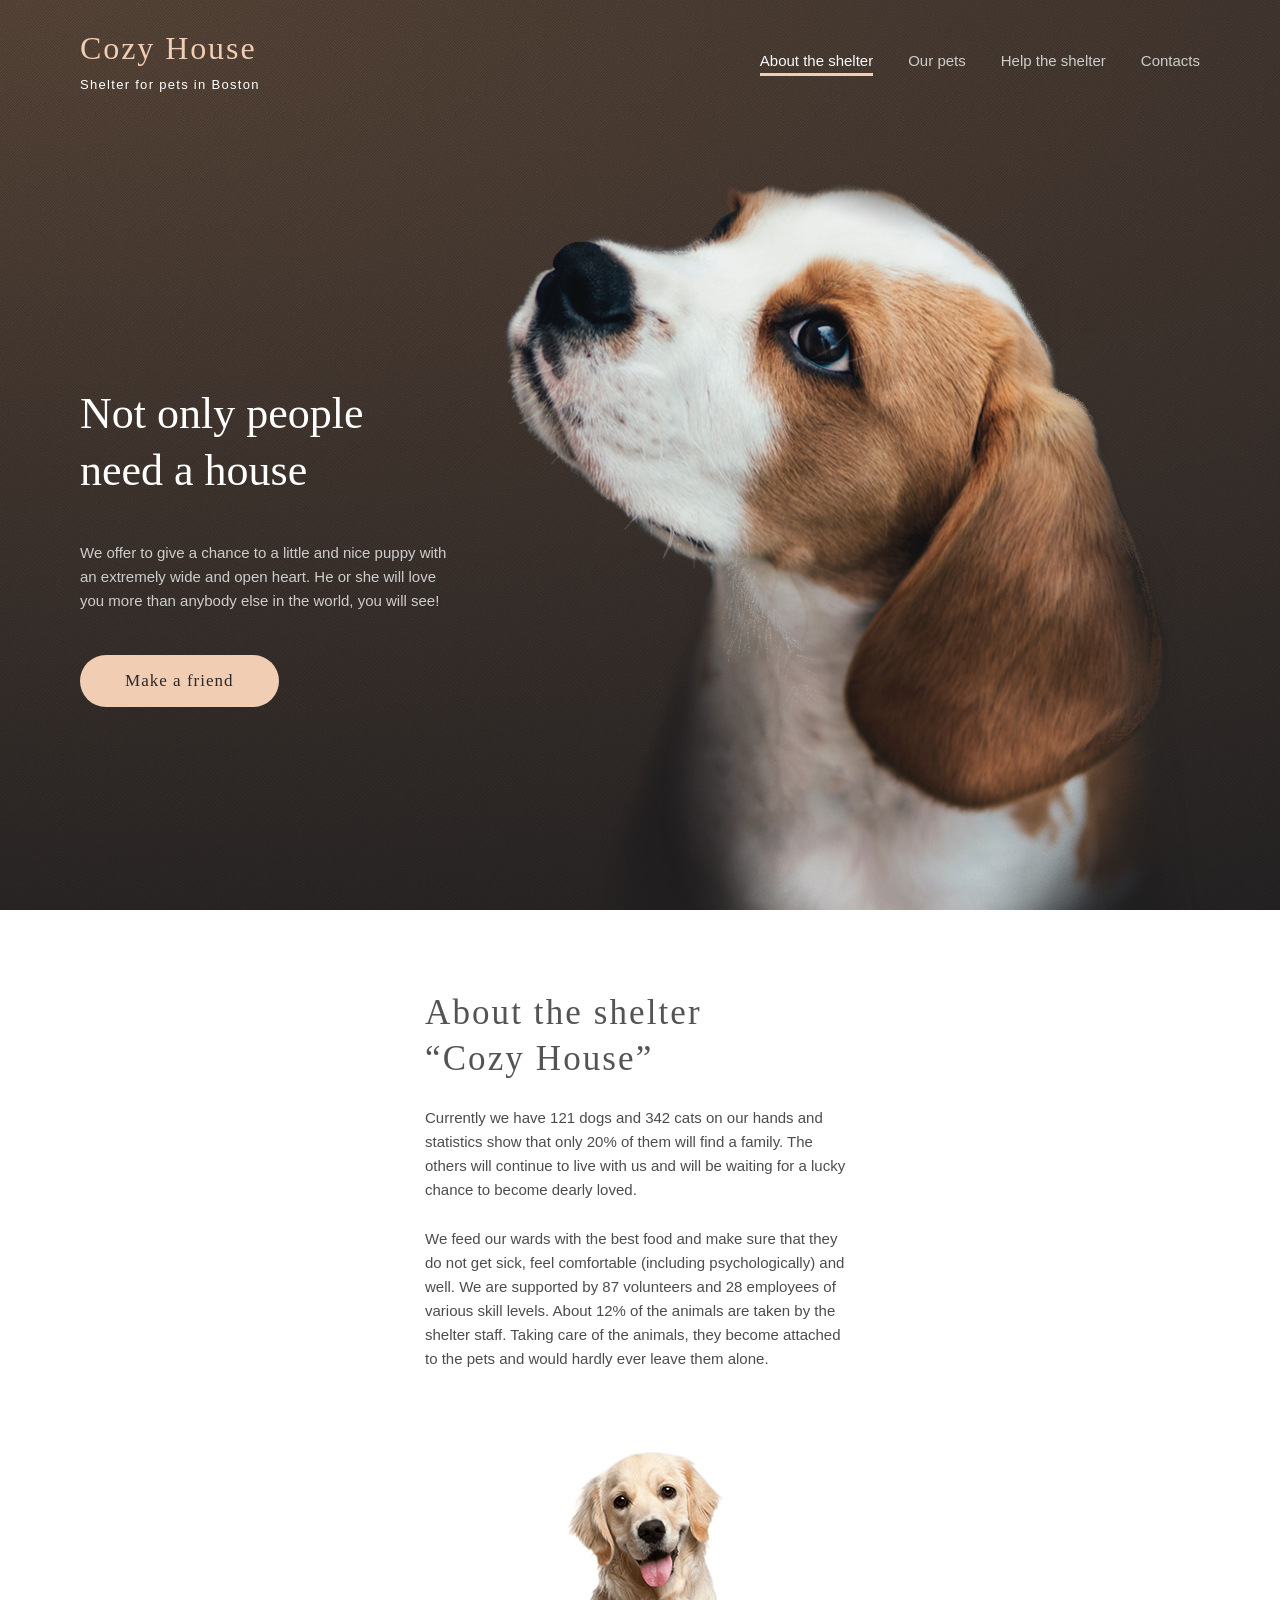
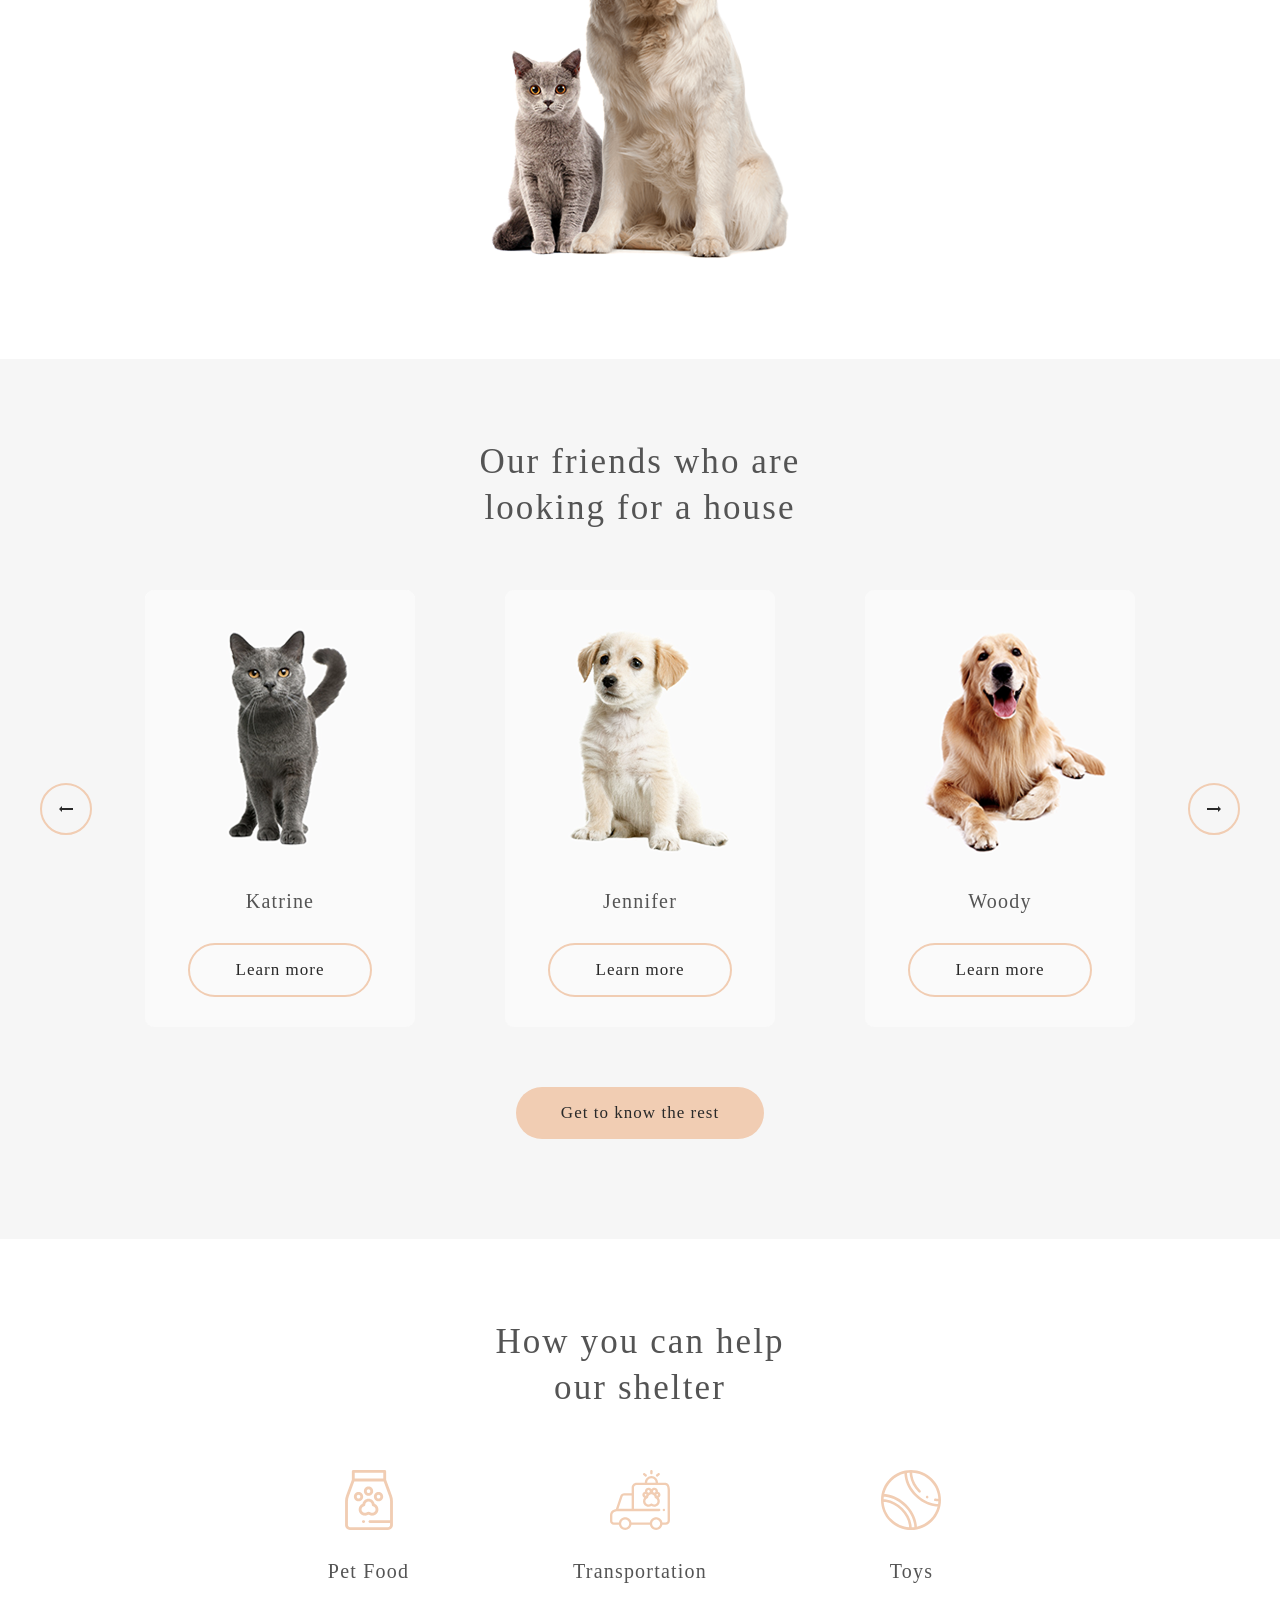
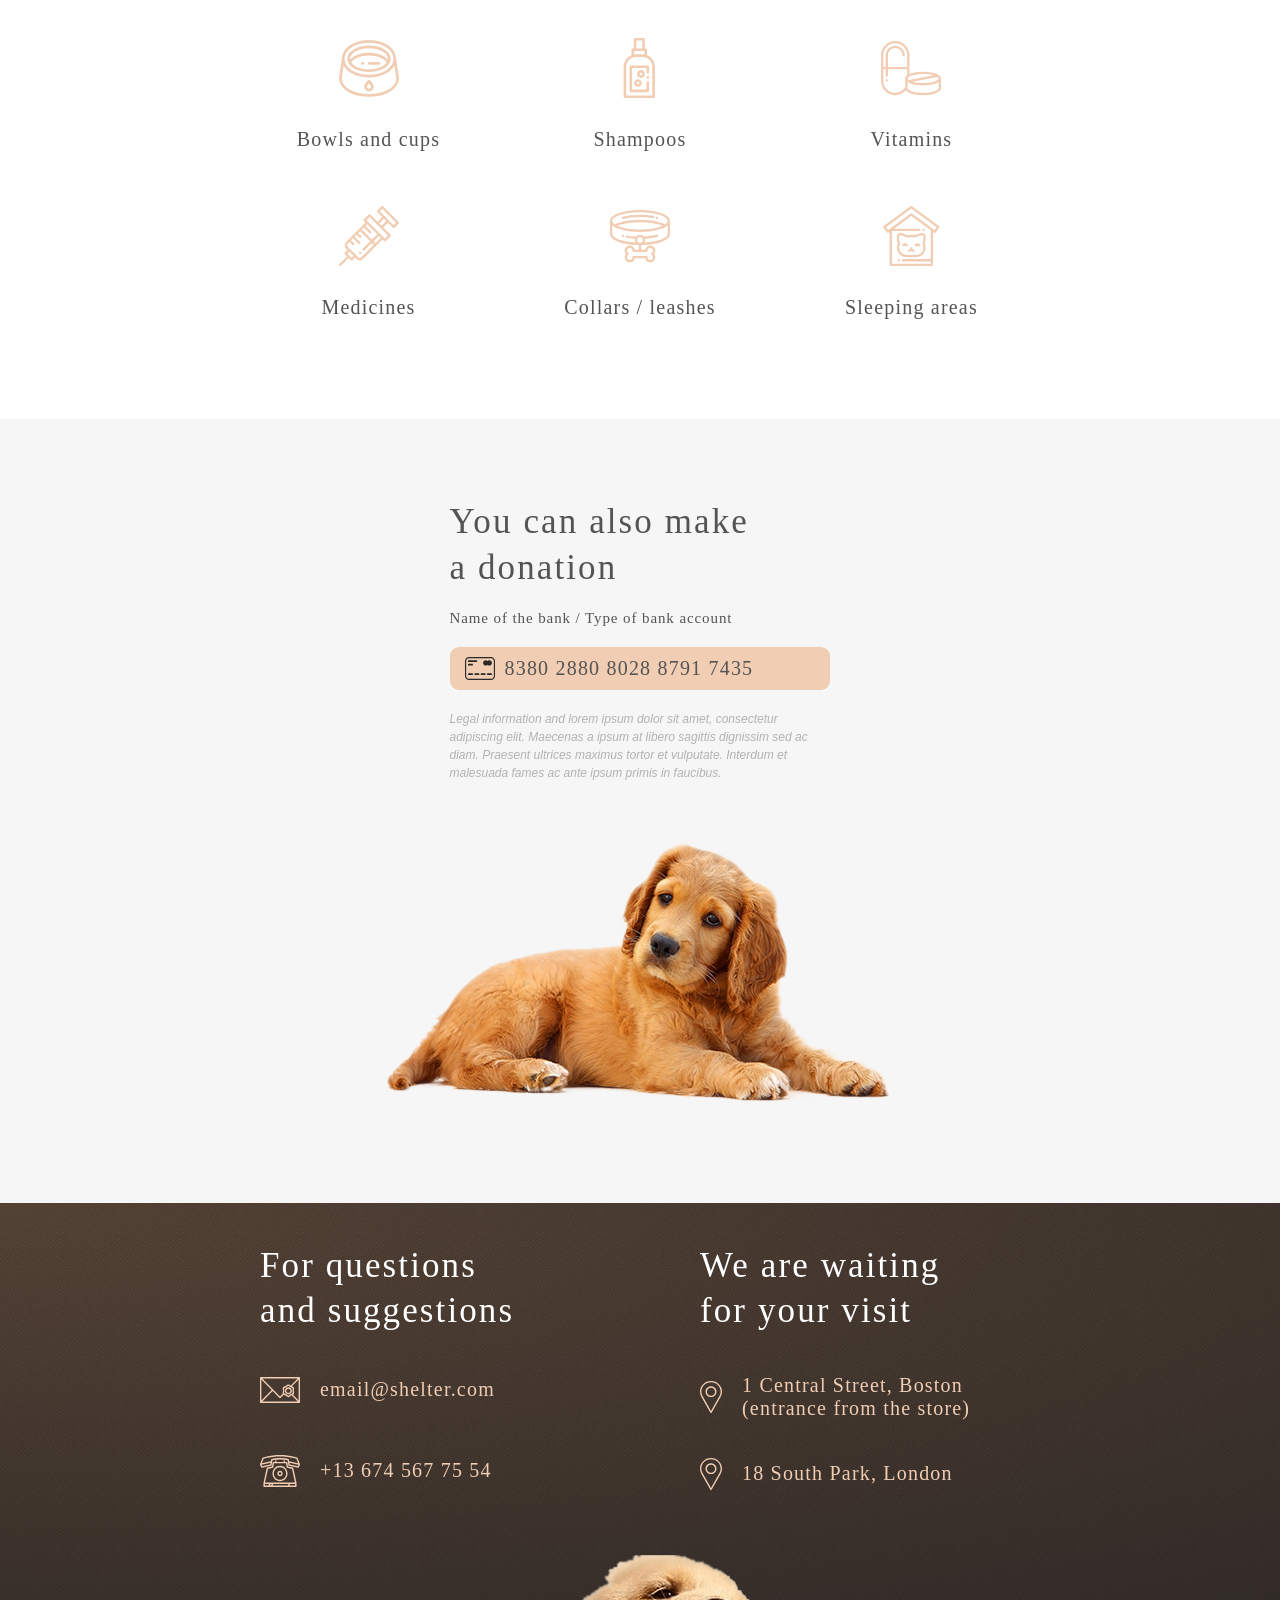
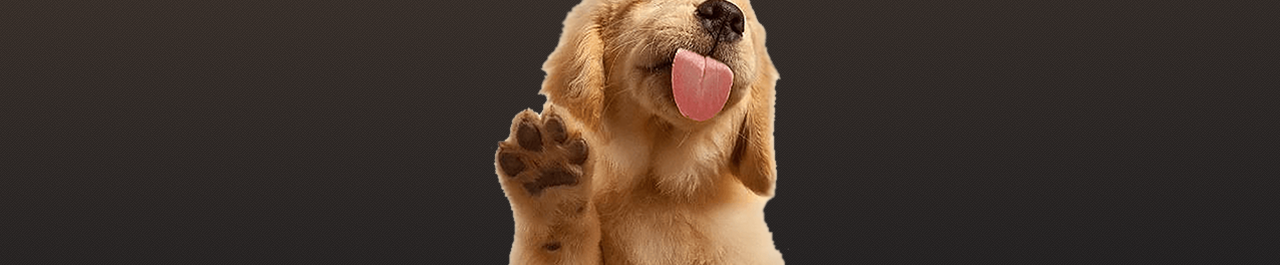
==== commit 49d7a386: "feat: complete footer layout and mobile adaptation" ====
--- a/index.html
+++ b/index.html
@@ -179,7 +179,33 @@
     </main>
 
     <footer class="footer">
-        <div class="container"></div>
+        <div class="container">
+            <div class="footer-content">
+                <div class="contacts">
+                    <h2 class="footer-title">For questions and suggestions</h2>
+                    <div class="email">
+                        <img src="icon-email.svg" alt="Email" class="email-icon">
+                        <p class="footer-text">email@shelter.com</p>
+                    </div>
+                    <div class="phone">
+                        <img src="icon-phone.svg" alt="Phone" class="phone-icon">
+                        <p class="footer-text">+13 674 567 75 54</p>
+                    </div>
+                </div>
+                <div class="location">
+                    <h2 class="footer-title">We are waiting for your visit</h2>
+                    <div class="pin">
+                        <img src="icon-marker.svg" alt="Pin" class="pin-icon">
+                        <p class="footer-text">1 Central Street, Boston (entrance from the store)</p>
+                    </div>
+                    <div class="pin">
+                        <img src="icon-marker.svg" alt="Pin" class="pin-icon">
+                        <p class="footer-text">18 South Park, London </p>
+                    </div>
+                </div>
+            </div>
+            <img src="footer-puppy.png" alt="Puppy" class="footer-image">
+        </div>
     </footer>
 
  </body>
--- a/style.css
+++ b/style.css
@@ -827,4 +827,144 @@
     height: auto;
     display: block;
   }
+}
+
+.footer {
+  background:
+    url("noise_transparent.png") repeat,
+    radial-gradient(237.5% 111.8% at 0% 0%, #5B483A 0%, #262425 100%),
+    #211F20;
+  padding: 40px 0 0;
+}
+
+.footer .container {
+  display: flex;
+  flex-direction: column;
+  align-items: center;
+}
+
+.footer-content {
+  width: 100%;
+  display: flex;
+  justify-content: center;
+  gap: 160px;
+}
+
+.footer-image {
+  display: block;
+  margin-top: 65px;
+  max-width: 300px;
+  height: auto;
+}
+
+.contacts,
+.location {
+  display: flex;
+  flex-direction: column;
+  max-width: 320px;
+}
+
+.contacts .email {
+  margin-top: 40px;
+}
+
+.contacts .phone {
+  margin-top: 49px;
+}
+
+.location .pin:first-of-type {
+  margin-top: 40px;
+}
+
+.location .pin:last-of-type {
+  margin-top: 38px;
+}
+
+.email,
+.phone,
+.pin {
+  display: flex;
+  align-items: center;
+  gap: 20px;
+}
+.footer-text {
+    color: var(--color-primary, #F1CDB3);
+
+    margin: 0;
+    font-family: Georgia;
+    font-size: 20px;
+    font-style: normal;
+    font-weight: 400;
+    line-height: 115%; /* 23px */
+    letter-spacing: 1.2px;
+}
+
+.footer-title {
+    margin: 0;
+    max-width: 280px;
+    color: var(--color-light-xl, #FFF);
+
+    font-family: Georgia;
+    font-size: 35px;
+    font-style: normal;
+    font-weight: 400;
+    line-height: 130%; /* 45.5px */
+    letter-spacing: 2.1px;
+}
+
+@media (max-width: 767px) {
+  .footer {
+    padding: 30px 0 0;
+  }
+
+  .footer .container {
+    display: flex;
+    flex-direction: column;
+    align-items: center;
+  }
+
+  .footer-content {
+    width: 100%;
+    display: flex;
+    flex-direction: column;
+    align-items: center;
+    justify-content: flex-start;
+    gap: 40px;
+    text-align: center;
+  }
+
+  .contacts,
+  .location {
+    align-items: center;
+  }
+
+  .email,
+  .phone,
+  .pin {
+    justify-content: center;
+  }
+
+  .contacts .email {
+    margin-top: 40px;
+  }
+
+  .contacts .phone {
+    margin-top: 49px;
+  }
+
+  .location .pin:first-of-type {
+    margin-top: 40px;
+  }
+
+  .location .pin:last-of-type {
+    margin-top: 38px;
+  }
+
+  .footer-image {
+    margin-top: 40px;
+    width: 260px;
+    max-width: 100%;
+    height: auto;
+    align-self: center;
+  }
 }
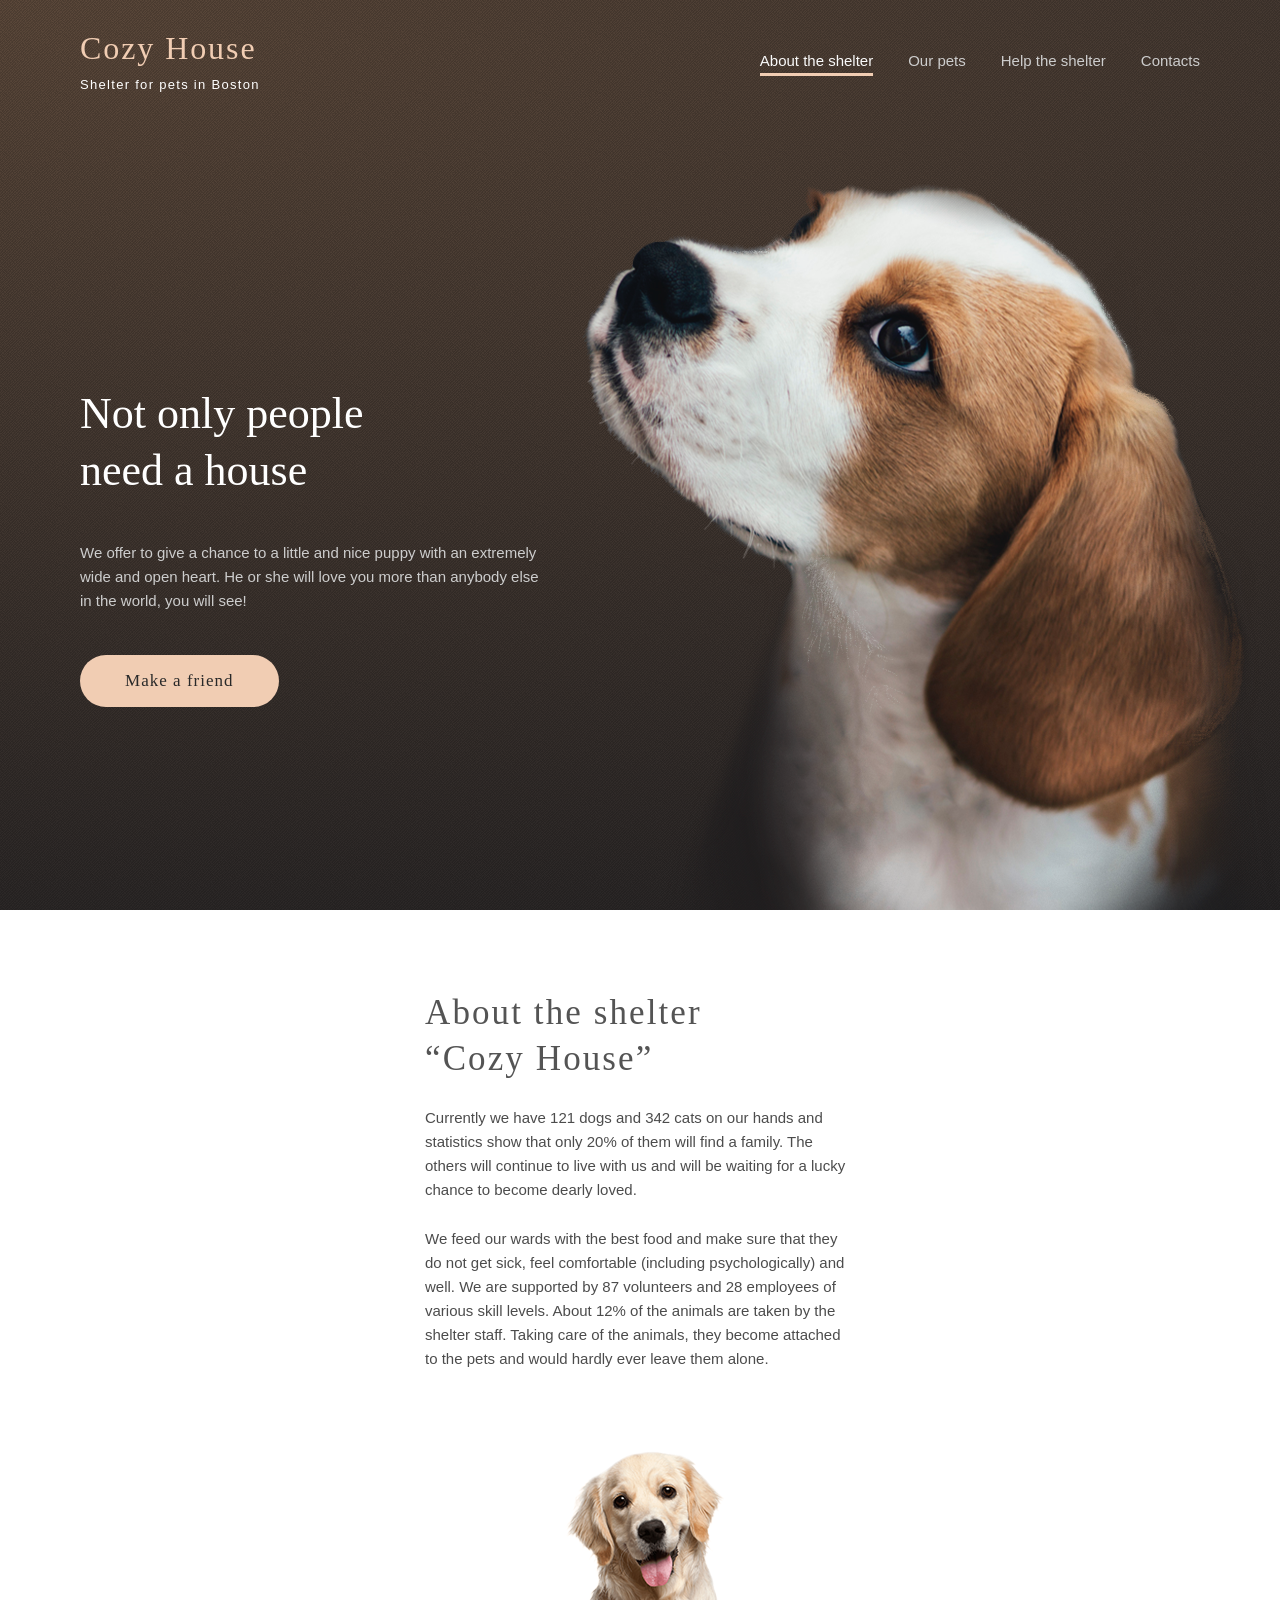
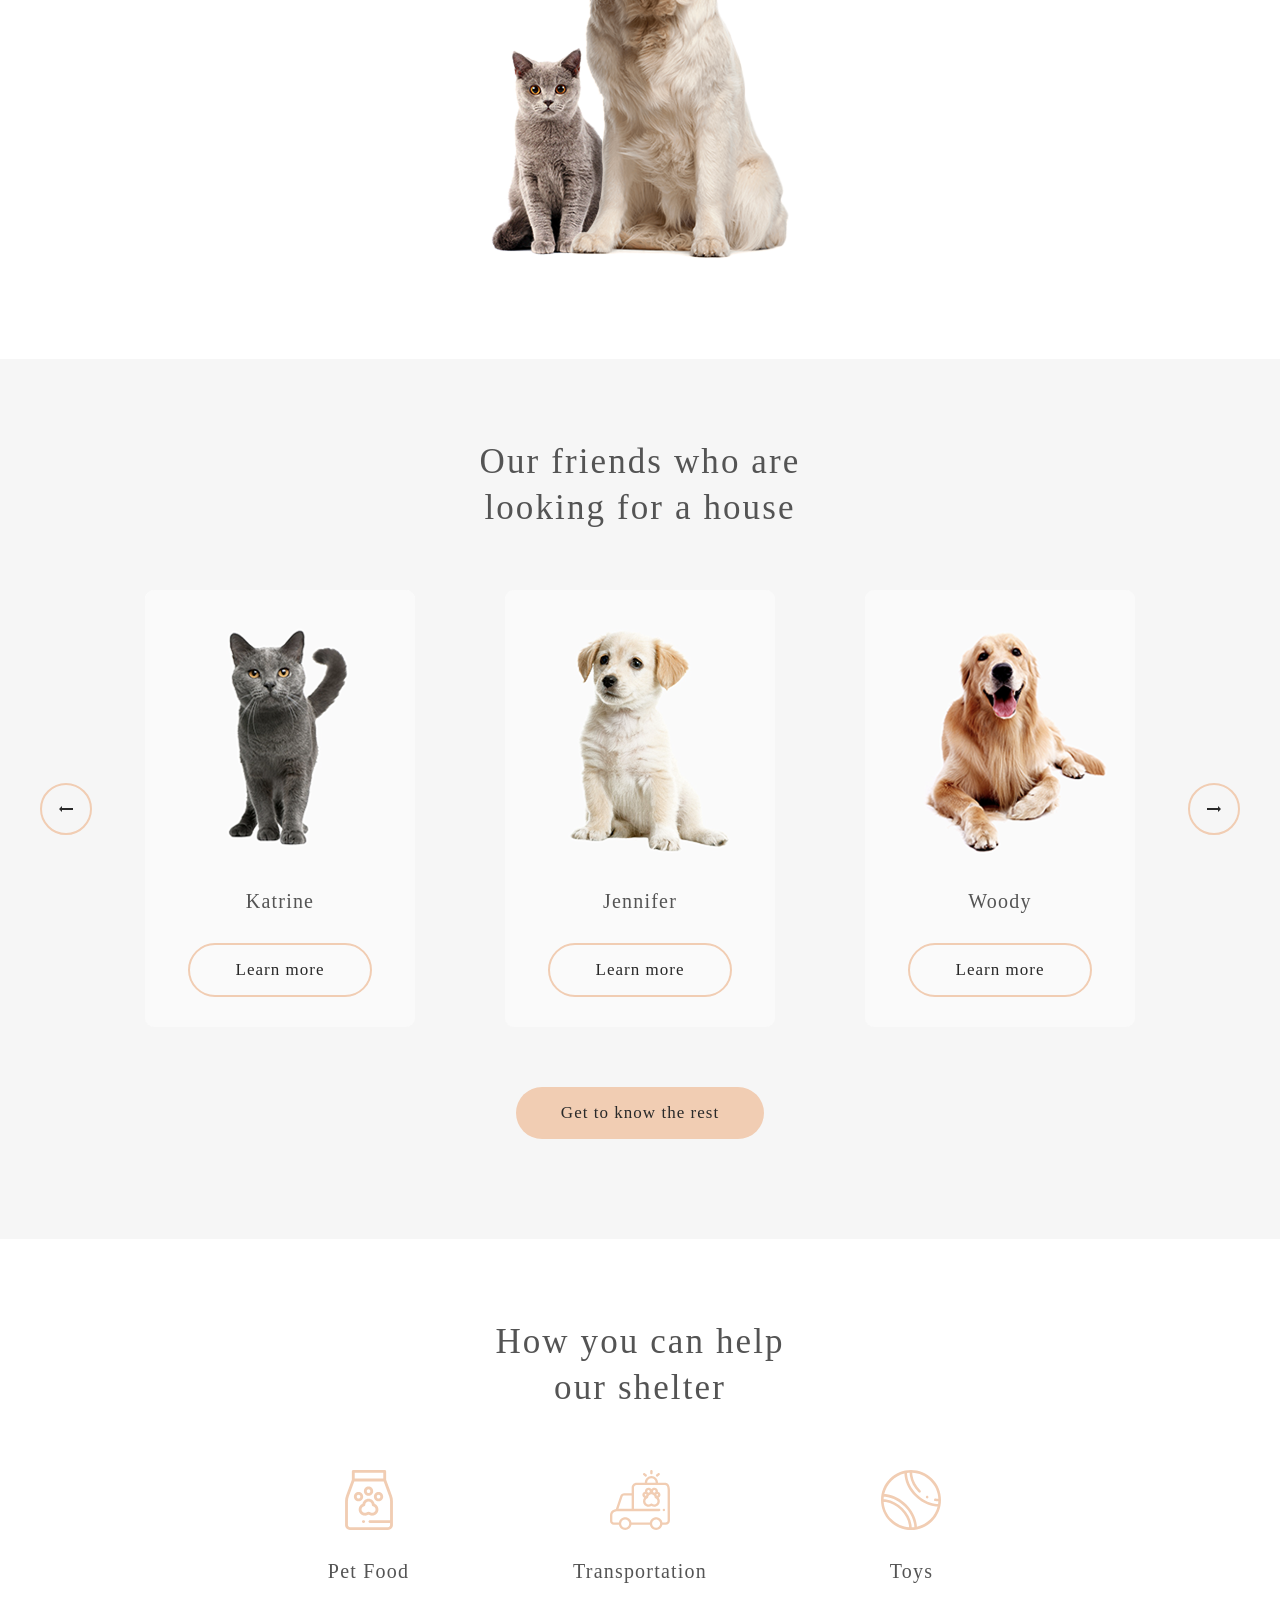
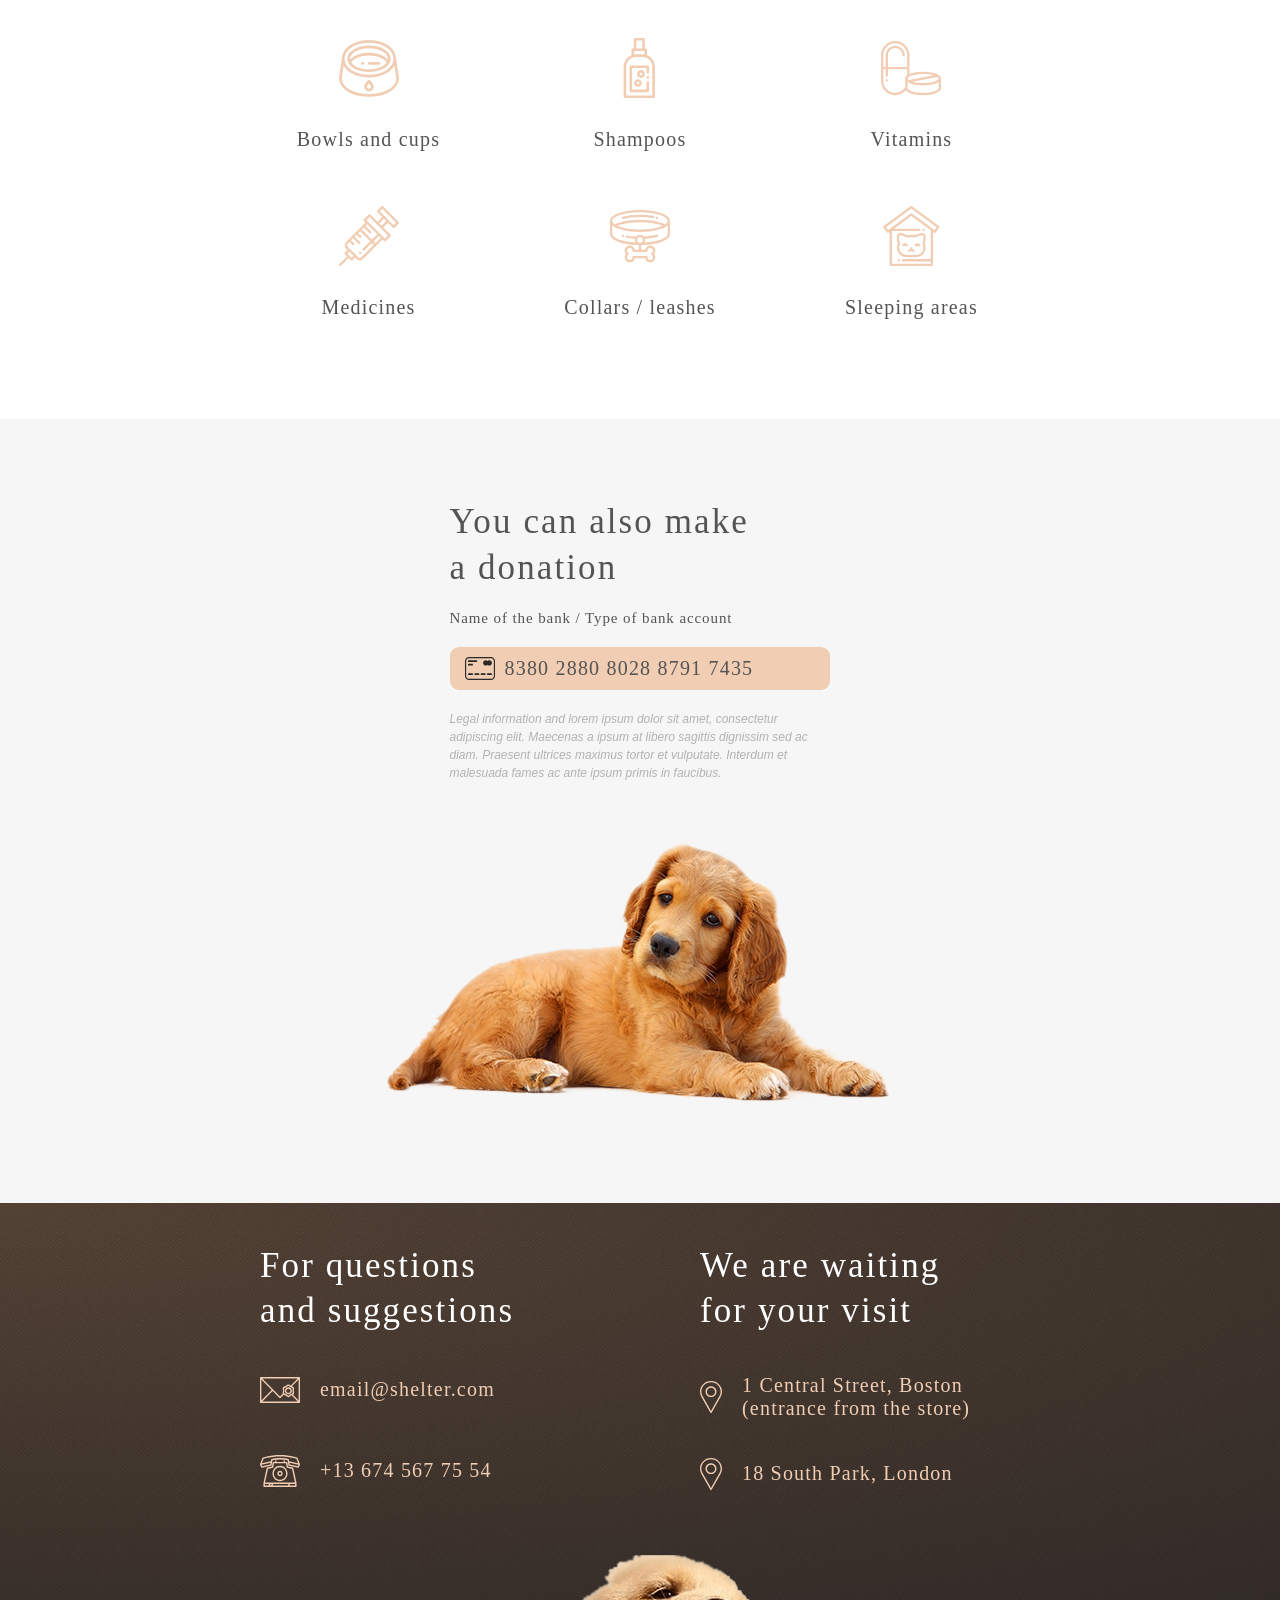
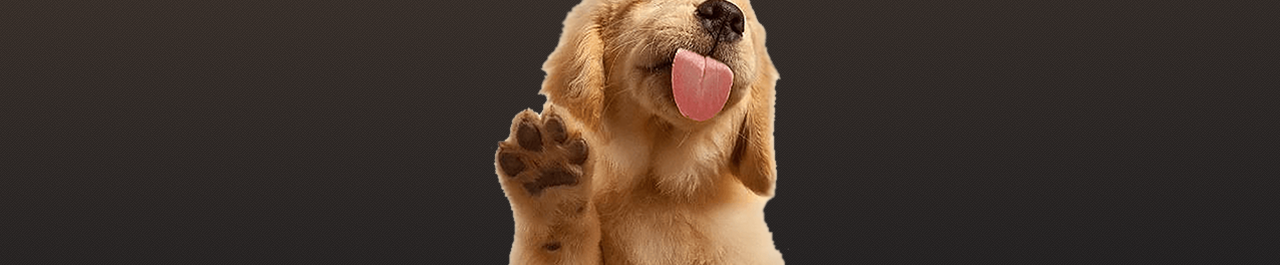
==== commit b84ce9da: "feat: add and finish our-pets page with responsive layout" ====
--- a/index.html
+++ b/index.html
@@ -33,7 +33,7 @@
                  <div class="menu">
                     <ul class="nav-list">
                         <li><a href="#" class="nav-link link-active">About the shelter</a></li>
-                        <li><a href="#" class="nav-link">Our pets</a></li>
+                        <li><a href="our-pets.html" class="nav-link">Our pets</a></li>
                         <li><a href="#" class="nav-link">Help the shelter</a></li>
                         <li><a href="#" class="nav-link">Contacts</a></li>
                     </ul>
@@ -50,7 +50,7 @@
                     need a house</h1>
                     <p class="hero-text">We offer to give a chance to a little and nice puppy with an extremely wide and open heart. He or she will love you more than anybody else in the world, you will see!</p>
 
-                    <a href="#our-pets" class="hero-button">Make a friend</a>
+                    <a href="our-pets.html" class="hero-button">Make a friend</a>
                 </div>
 
                 <img src="start-screen-puppy.png" alt="Puppy" class="hero-image">
--- a/style.css
+++ b/style.css
@@ -2,6 +2,7 @@
 *::before,
 *::after {
   box-sizing: border-box;
+  caret-color: transparent;
 }
 
 img {
@@ -36,7 +37,17 @@
     padding-top: 30px;
 }
 
+.header-our-pets {
+    padding-top: 30px;
+    padding-bottom: 30px;
+}
+
 .header-inner {
+    display: flex;
+    justify-content: space-between;
+    align-items: center;
+}
+.header-inner-pets {
     display: flex;
     justify-content: space-between;
     align-items: center;
@@ -56,10 +67,47 @@
     text-decoration: none;
     color: var(--color-dark-s, #CDCDCD);
 
+    /* paragraph-l */
     font-family: Arial;
     font-size: 15px;
     font-style: normal;
     font-weight: 400;
+    line-height: 160%; /* 24px */
+}
+.nav-link:hover {
+    text-decoration: none;
+    
+    color: var(--color-light-s, #FAFAFA);
+
+    font-family: Arial;
+    font-size: 15px;
+    font-style: normal;
+    font-weight: 400;
+}
+
+
+.nav-link-pets {
+    text-decoration: none;
+    color: var(--color-dark-s, #CDCDCD);
+
+    /* paragraph-l */
+    font-family: Arial;
+    font-size: 15px;
+    font-style: normal;
+    font-weight: 400;
+    line-height: 160%; /* 24px */
+}
+.nav-link-pets:hover {
+    text-decoration: none;
+    color: var(--color-dark-3xl, #292929);
+
+
+    /* paragraph-l */
+    font-family: Arial;
+    font-size: 15px;
+    font-style: normal;
+    font-weight: 400;
+    line-height: 160%; /* 24px */
 }
 
 .link-active {
@@ -72,6 +120,18 @@
     font-style: normal;
     font-weight: 400;
 }
+.link-active-pets {
+    color: var(--color-dark-3xl, #292929);
+    border-bottom: 3px solid #F1CDB3;
+
+    padding-bottom: 4px;
+    font-family: Arial;
+    font-size: 15px;
+    font-style: normal;
+    font-weight: 400;
+    line-height: 160%; /* 24px */
+
+}
 
 .logo-title {
     color: var(--color-primary, #F1CDB3);
@@ -84,6 +144,18 @@
     letter-spacing: 1.92px;
 }
 
+.logo-title-pets {
+    color: var(--color-dark-l, #545454);
+    text-decoration: none;
+    /* logo_title */
+    font-family: Georgia;
+    font-size: 32px;
+    font-style: normal;
+    font-weight: 400;
+    line-height: 110%; /* 35.2px */
+    letter-spacing: 1.92px;
+    }
+
 .logo-subtitle {
     color: var(--color-light-xl, #FFF);
 
@@ -91,6 +163,18 @@
     font-size: 13px;
     font-style: normal;
     font-weight: 400;
+    letter-spacing: 1.3px;
+}
+
+.logo-subtitle-pets {
+    color: var(--color-dark-3xl, #292929);
+    margin: 0;
+    /* logo_subtitle */
+    font-family: Arial;
+    font-size: 13px;
+    font-style: normal;
+    font-weight: 400;
+    line-height: normal;
     letter-spacing: 1.3px;
 }
 
@@ -150,6 +234,21 @@
     line-height: 57.2px;
 }
 
+.hero-content {
+  flex: 0 0 460px;
+}
+@media (max-width: 767px) {
+  .hero-content {
+    flex: 0 0 auto;
+  }
+}
+
+
+.hero-text {
+
+  max-width: 460px;
+}
+
 .hero-button {
     display: inline-block;
     padding: 15px 45px;
@@ -162,8 +261,12 @@
     font-size: 17px;
     font-style: normal;
     font-weight: 400;
-    line-height: 22.1px;
+    line-height: 130%; /* 22.1px */
     letter-spacing: 1.02px;
+}
+
+.hero-button:hover {
+    background: var(--color-primary-light, #FDDCC4);
 }
 
 
@@ -180,11 +283,12 @@
   cursor: pointer;
   align-items: center;
   justify-content: center;
+  transition: transform 0.25s ease;
 }
 
 .burger-line {
-  width: 2px;
-  height: 30px;
+  width: 30px;
+  height: 2px;
   background: #F1CDB3;
   position: relative;
 }
@@ -193,14 +297,18 @@
 .burger-line::after {
   content: "";
   position: absolute;
-  top: 0;
-  width: 2px;
-  height: 30px;
+  left: 0;
+  width: 30px;
+  height: 2px;
   background: #F1CDB3;
 }
 
-.burger-line::before { left: -8px; }
-.burger-line::after  { left: 8px; }
+.burger-line::before { top: -8px; }
+.burger-line::after { top: 8px; }
+
+.burger-toggle:checked + .burger {
+  transform: rotate(90deg);
+}
 
 .overlay {
   display: none;
@@ -209,6 +317,7 @@
 @media (max-width: 767px) {
   .burger { display: inline-flex; }
   .nav-link { color: #CDCDCD; }
+  .nav-link-pets { color: #CDCDCD; }
   .link-active { color: #FAFAFA; }
   .menu {
     position: fixed;
@@ -237,8 +346,22 @@
     align-items: center;
     text-align: center;
   }
+  .nav-list-pets {
+    display: flex;
+    flex-direction: column;
+    gap: 40px;
+    margin: 0;
+    padding: 0;
+    list-style: none;
+    align-items: center;
+    text-align: center;
+  }
 
   .nav-link {
+    font-size: 32px;
+    line-height: 1.6;
+  }
+  .nav-link-pets {
     font-size: 32px;
     line-height: 1.6;
   }
@@ -340,6 +463,14 @@
     align-items: center;
     gap: 60px;
 }
+.our-pets-content {
+    display: flex;
+    max-width: 1200px;
+    flex-direction: column;
+    justify-content: center;
+    align-items: center;
+    gap: 45px;
+}
 
 .slider {
     display: flex;
@@ -366,6 +497,199 @@
     display: flex;
     gap: 90px;
 }
+
+.navigate-arrow {
+    display: flex;
+    gap: 20px;
+}
+
+.arrow-button-page {
+    display: flex;
+    width: 52px;
+    height: 52px;
+    padding: 14px 0 15px 0;
+    justify-content: center;
+    align-items: center;
+    flex-shrink: 0;
+    border: none;
+    border-radius: 100px;
+    border: 2px solid var(--color-primary, #F1CDB3);
+    background: none;
+
+    color: var(--color-dark-3xl, #292929);
+    text-align: center;
+
+    /* h4 */
+    font-family: Georgia;
+    font-size: 20px;
+    font-style: normal;
+    font-weight: 400;
+    line-height: 115%; /* 23px */
+    letter-spacing: 1.2px;
+}
+.arrow-button-page:hover {
+    display: flex;
+    width: 52px;
+    height: 52px;
+    padding: 14px 0 15px 0;
+    justify-content: center;
+    align-items: center;
+    flex-shrink: 0;
+    border: none;
+    border-radius: 100px;
+    
+    background: var(--color-primary, #F1CDB3);
+
+    color: var(--color-dark-3xl, #292929);
+    text-align: center;
+
+    /* h4 */
+    font-family: Georgia;
+    font-size: 20px;
+    font-style: normal;
+    font-weight: 400;
+    line-height: 115%; /* 23px */
+    letter-spacing: 1.2px;
+}
+.arrow-button-page:active {
+    display: flex;
+    width: 52px;
+    height: 52px;
+    padding: 14px 0 15px 0;
+    justify-content: center;
+    align-items: center;
+    flex-shrink: 0;
+    border: none;
+    border-radius: 100px;
+    
+    background: var(--color-primary, #F1CDB3);
+
+    color: var(--color-dark-3xl, #292929);
+    text-align: center;
+
+    /* h4 */
+    font-family: Georgia;
+    font-size: 20px;
+    font-style: normal;
+    font-weight: 400;
+    line-height: 115%; /* 23px */
+    letter-spacing: 1.2px;
+}
+
+.arrow-button-back {
+    display: flex;
+    width: 52px;
+    height: 52px;
+    padding: 14px 13px 15px 12px;
+    justify-content: center;
+    align-items: center;
+    flex-shrink: 0;
+    border-radius: 100px;
+    border: 2px solid var(--color-dark-s, #CDCDCD);
+    background: none;
+
+    color: var(--color-dark-s, #CDCDCD);
+    text-align: center;
+
+    /* h4 */
+    font-family: Georgia;
+    font-size: 20px;
+    font-style: normal;
+    font-weight: 400;
+    line-height: 115%; /* 23px */
+    letter-spacing: 1.2px;
+}
+.arrow-button-back:hover {
+    display: flex;
+    width: 52px;
+    height: 52px;
+    padding: 14px 13px 15px 12px;
+    justify-content: center;
+    align-items: center;
+    flex-shrink: 0;
+    border-radius: 100px;
+    background: #FDDCC4;
+
+    color: var(--color-dark-s, #CDCDCD);
+    text-align: center;
+
+    /* h4 */
+    font-family: Georgia;
+    font-size: 20px;
+    font-style: normal;
+    font-weight: 400;
+    line-height: 115%; /* 23px */
+    letter-spacing: 1.2px;
+}
+
+.arrow-button-next {
+    display: flex;
+    width: 52px;
+    height: 52px;
+    padding: 14px 0 15px 0;
+    justify-content: center;
+    align-items: center;
+    border-radius: 100px;
+    border: 2px solid var(--color-primary, #F1CDB3);
+    background: none;
+
+    color: var(--color-dark-3xl, #292929);
+    text-align: center;
+
+    /* h4 */
+    font-family: Georgia;
+    font-size: 20px;
+    font-style: normal;
+    font-weight: 400;
+    line-height: 115%; /* 23px */
+    letter-spacing: 1.2px;
+}
+.arrow-button-next:hover {
+    display: flex;
+    width: 52px;
+    height: 52px;
+    padding: 14px 0 15px 0;
+    justify-content: center;
+    align-items: center;
+    border-radius: 100px;
+
+    background: #FDDCC4;
+
+    color: var(--color-dark-3xl, #292929);
+    text-align: center;
+
+    /* h4 */
+    font-family: Georgia;
+    font-size: 20px;
+    font-style: normal;
+    font-weight: 400;
+    line-height: 115%; /* 23px */
+    letter-spacing: 1.2px;
+}
+
+
+
+
+.our-pets-cards {
+  display: grid;
+  grid-template-columns: repeat(4, 270px);
+  gap: 40px;
+  justify-content: center;
+}
+
+@media (max-width: 1279px) {
+  .our-pets-cards {
+    grid-template-columns: repeat(2, 270px);
+  }
+}
+
+@media (max-width: 767px) {
+  .our-pets-cards {
+    grid-template-columns: 270px;
+    gap: 30px;
+  }
+}
+
 
 .arrow-button {
     width: 52px;
@@ -383,6 +707,10 @@
 
 }
 
+.arrow-button:hover {
+    background: #FDDCC4;
+}
+
 .arrow-button img {
   width: 14px;
   height: 6px;
@@ -408,9 +736,21 @@
     letter-spacing: 1.02px;
 }
 
+.pets-button:hover {
+
+    background: var(--color-primary-light, #FDDCC4);
+}
+
 .card {
   width: 270px;
   background: #FAFAFA;
+  border-radius: 9px;
+  padding-bottom: 30px;
+  text-align: center;
+}
+.card:hover {
+  width: 270px;
+  background: #FFF;
   border-radius: 9px;
   padding-bottom: 30px;
   text-align: center;
@@ -447,6 +787,10 @@
   letter-spacing: 1.02px;
 }
 
+.card-button:hover {
+    background: var(--color-primary-light, #FDDCC4);
+}
+
 @media (max-width: 1279px) {
 
   .pets-cards .card:nth-child(3) {
@@ -836,10 +1180,23 @@
     #211F20;
   padding: 40px 0 0;
 }
+.footer-pets {
+  background:
+    url("noise_transparent.png") repeat,
+    radial-gradient(237.5% 111.8% at 0% 0%, #5B483A 0%, #262425 100%),
+    #211F20;
+  padding: 40px 0 0;
+}
 
 .footer .container {
   display: flex;
   flex-direction: column;
+  align-items: center;
+}
+
+.footer-pets .container {
+  display: flex;
+  flex-direction: row;
   align-items: center;
 }
 
@@ -871,6 +1228,7 @@
 .contacts .phone {
   margin-top: 49px;
 }
+
 
 .location .pin:first-of-type {
   margin-top: 40px;
@@ -923,6 +1281,16 @@
     align-items: center;
   }
 
+  .footer-pets {
+    padding: 30px 0 0;
+  }
+
+  .footer-pets .container {
+    display: flex;
+    flex-direction: column;
+    align-items: center;
+  }
+
   .footer-content {
     width: 100%;
     display: flex;
@@ -967,4 +1335,11 @@
     height: auto;
     align-self: center;
   }
+  
+}
+
+@media (max-width: 767px) {
+  .our-pets-cards .card:nth-child(n+4) {
+    display: none;
+  }
 }
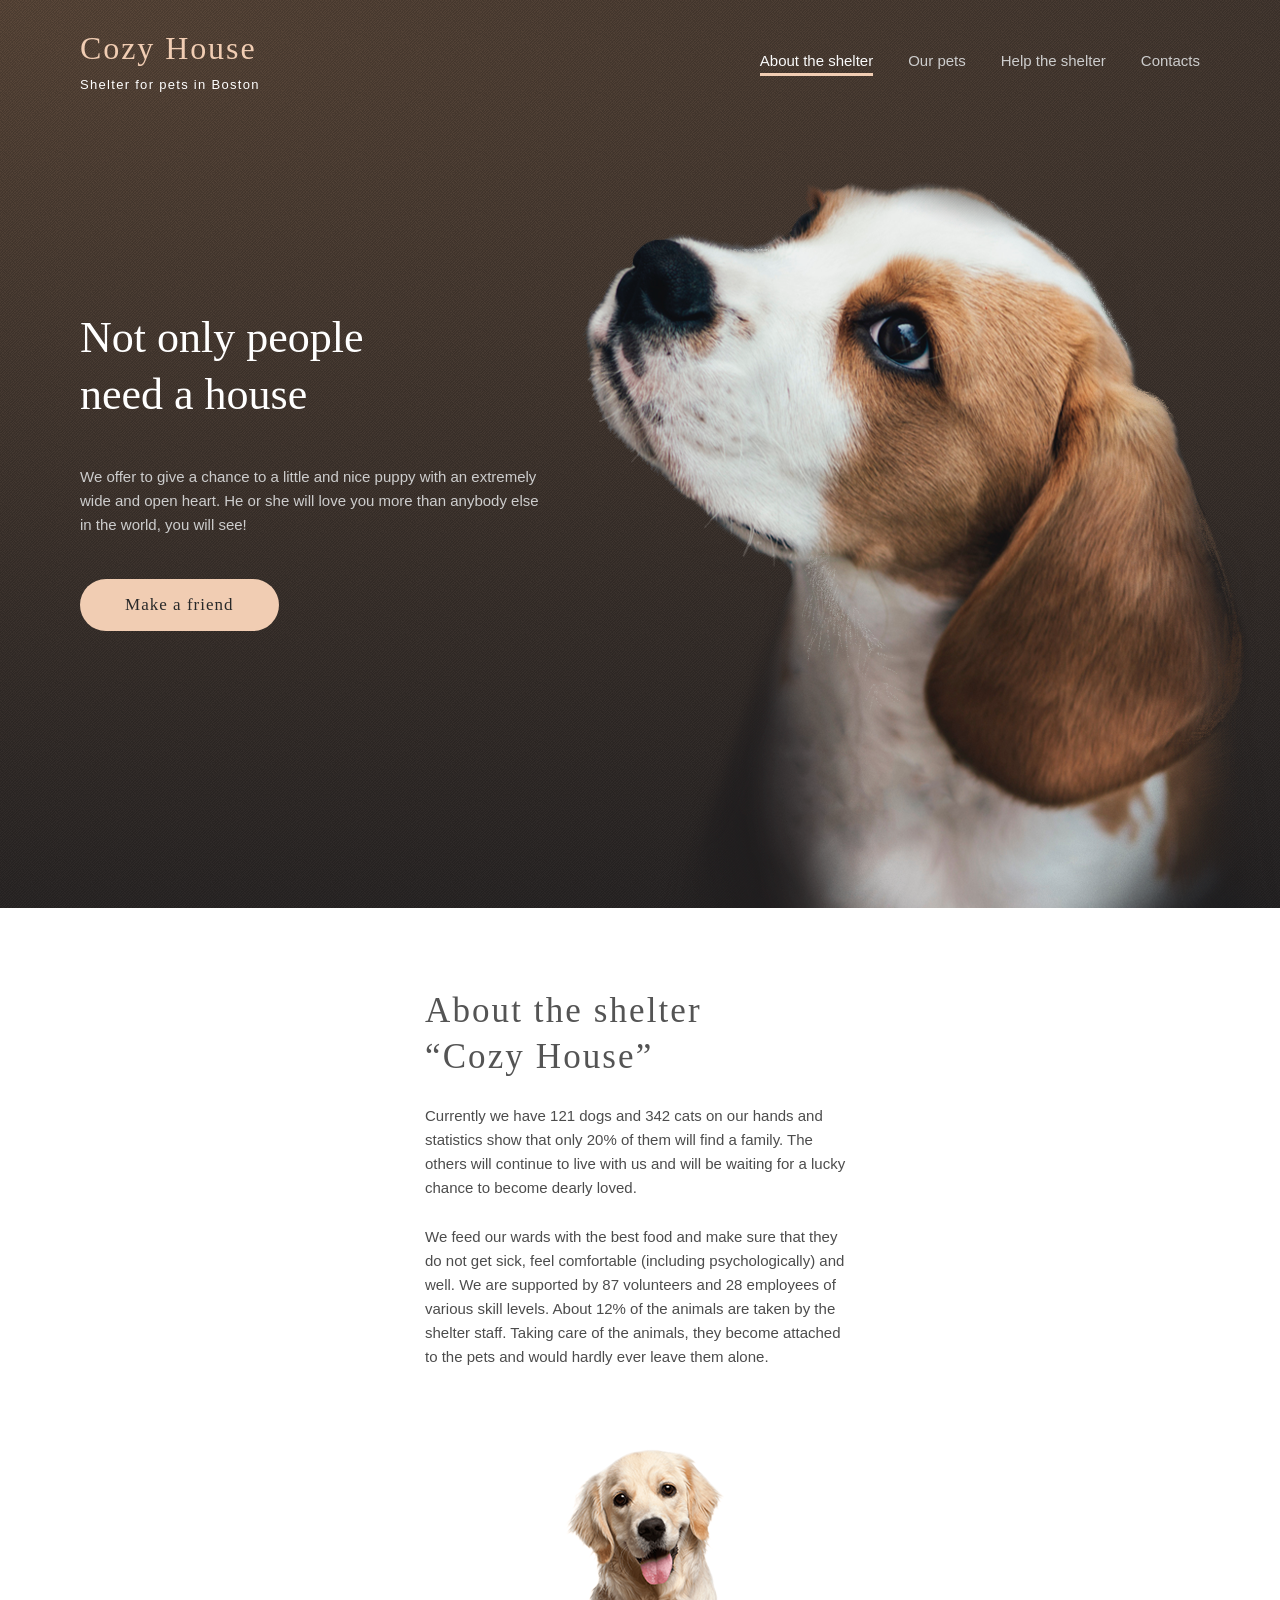
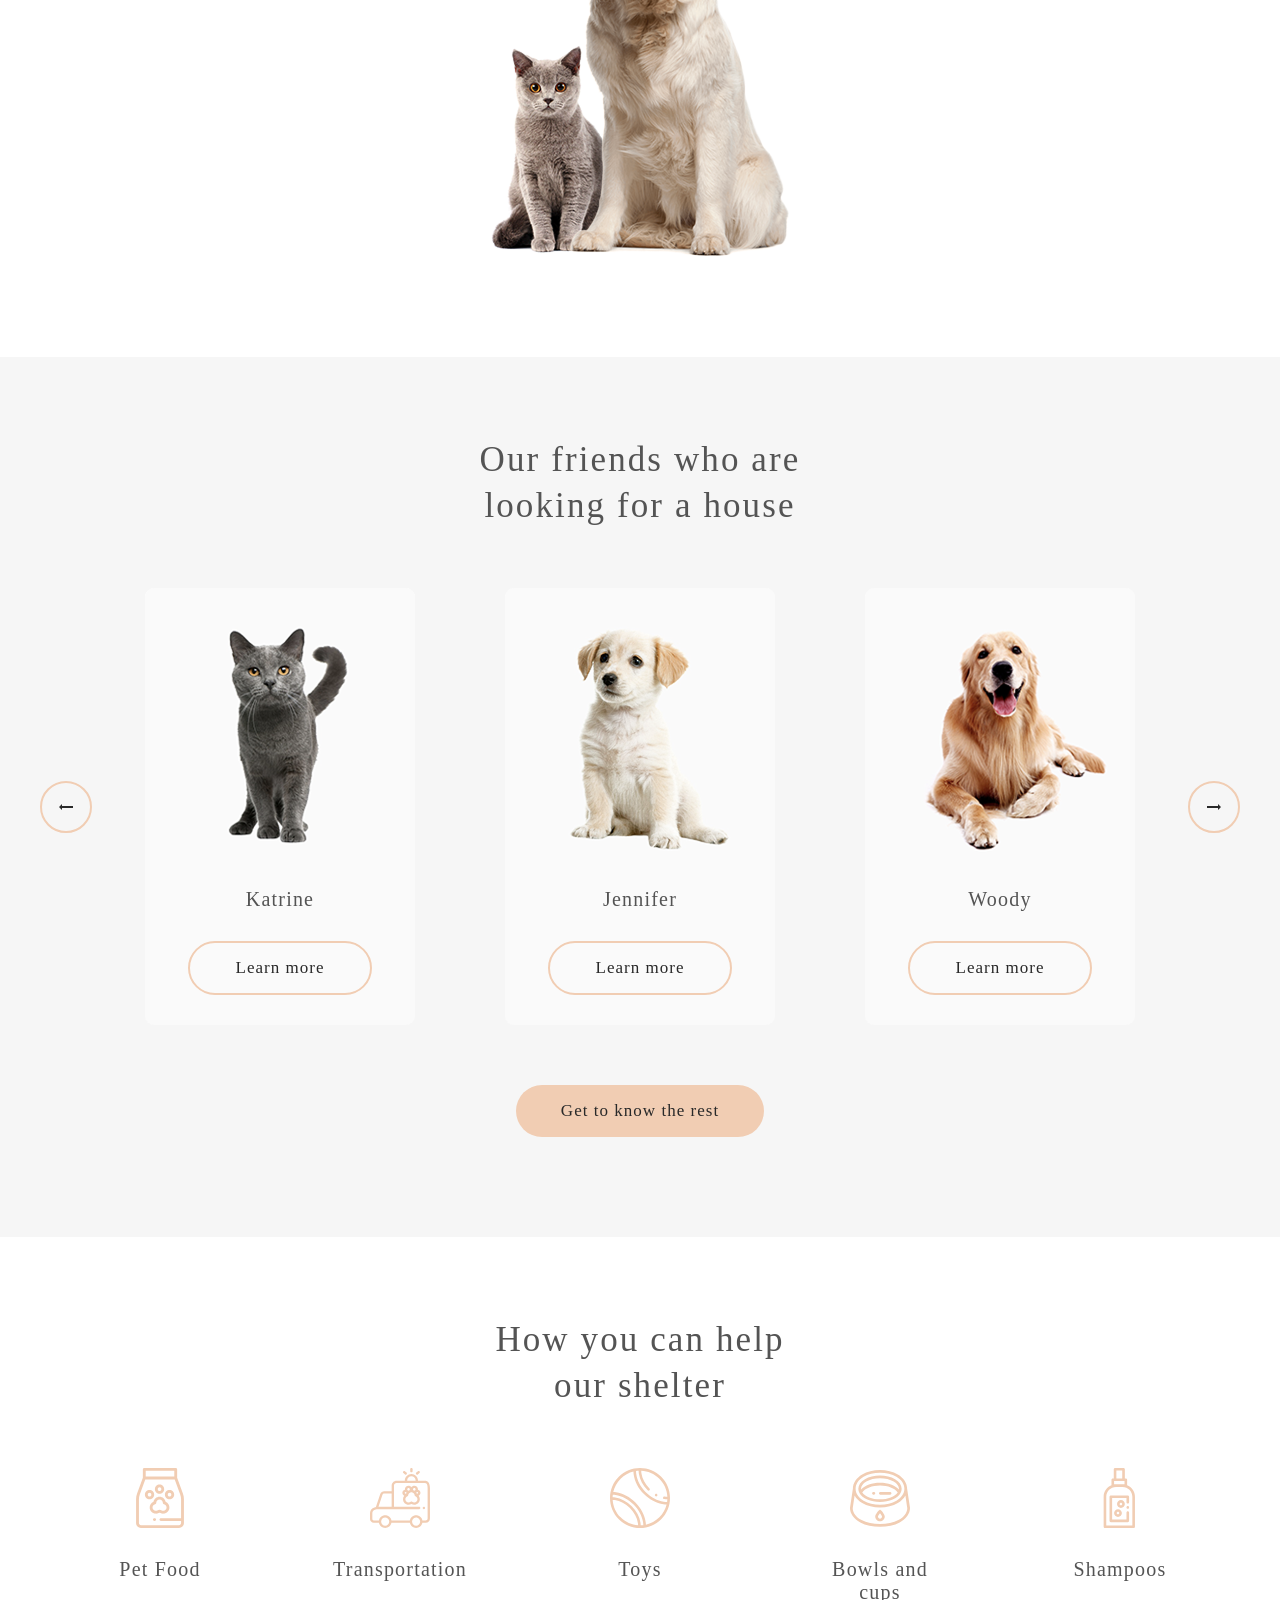
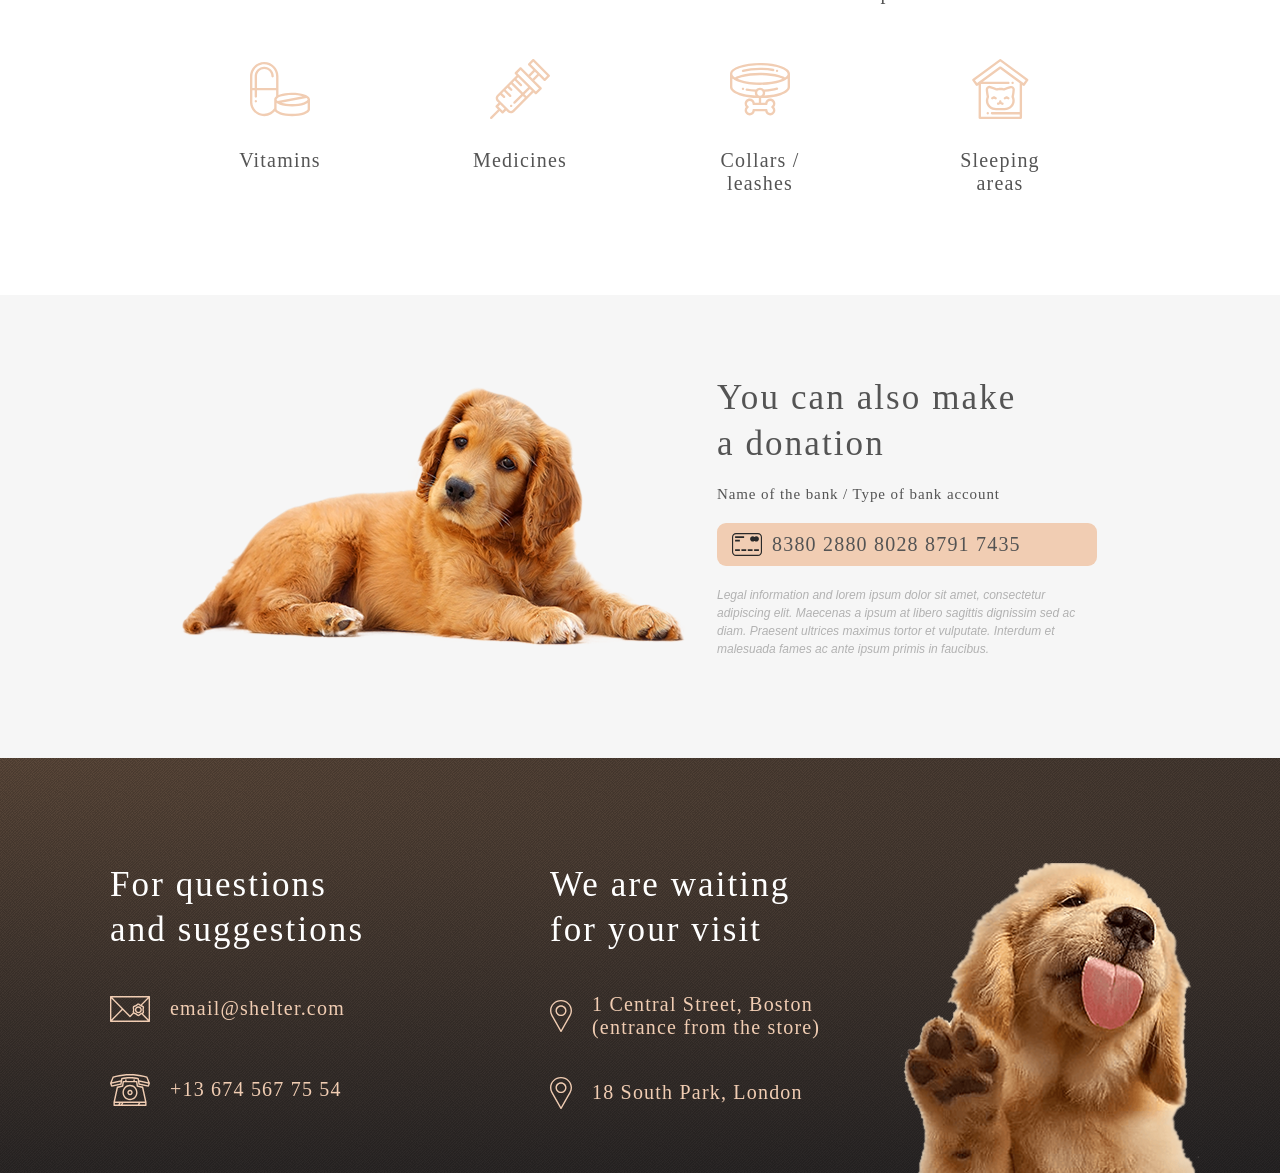
==== commit 8d5d98e3: "fix: adjust desktop layout for donation, help and footer blocks" ====
--- a/index.html
+++ b/index.html
@@ -108,7 +108,7 @@
                         </div>
                         <button class="arrow-button"><img src="Arrow-next.svg" alt="arrow-next"></button>
                     </div>
-                    <a href="#" class="pets-button">Get to know the rest</a>
+                    <a href="our-pets.html" class="pets-button">Get to know the rest</a>
                 </div>
 
             </div>
@@ -178,7 +178,7 @@
         </section>
     </main>
 
-    <footer class="footer">
+    <footer class="footer-pets">
         <div class="container">
             <div class="footer-content">
                 <div class="contacts">
--- a/style.css
+++ b/style.css
@@ -19,18 +19,16 @@
     max-width: 1200px;
     margin: 0 auto;
     padding: 0 20px;
-
-
-}
-
-@media (min-width: 1280px) {
-  .container {
-    padding: 0 40px;
-  }
 }
 
 .start-screen {
-  min-height: 908px;
+    background:
+    url("noise_transparent.png") repeat,
+    radial-gradient(237.5% 111.8% at 0% 0%, #5B483A 0%, #262425 100%),
+    #211F20;
+    min-height: 908px;
+    display: flex;
+    flex-direction: column;
 }
 
 .header {
@@ -74,15 +72,9 @@
     font-weight: 400;
     line-height: 160%; /* 24px */
 }
+
 .nav-link:hover {
-    text-decoration: none;
-    
     color: var(--color-light-s, #FAFAFA);
-
-    font-family: Arial;
-    font-size: 15px;
-    font-style: normal;
-    font-weight: 400;
 }
 
 
@@ -98,16 +90,7 @@
     line-height: 160%; /* 24px */
 }
 .nav-link-pets:hover {
-    text-decoration: none;
     color: var(--color-dark-3xl, #292929);
-
-
-    /* paragraph-l */
-    font-family: Arial;
-    font-size: 15px;
-    font-style: normal;
-    font-weight: 400;
-    line-height: 160%; /* 24px */
 }
 
 .link-active {
@@ -158,6 +141,7 @@
 
 .logo-subtitle {
     color: var(--color-light-xl, #FFF);
+    margin: 0;
 
     font-family: Arial;
     font-size: 13px;
@@ -185,36 +169,25 @@
 
 }
 
-.logo-subtitle {
-    margin: 0;
-}
-
-.start-screen {
-  background:
-    url("noise_transparent.png") repeat,
-    radial-gradient(237.5% 111.8% at 0% 0%, #5B483A 0%, #262425 100%),
-    #211F20;
-}
+
+
+
 
 .start-screen-content {
-    padding-top: 90px;
-    display: flex;
-    justify-content: space-between;
-    align-items: center;
-    gap: 42px;
-}
-
-@media (max-width: 767px) {
-  .start-screen-content {
-    flex-direction: column;
-    text-align: center;
-    padding-top: 60px;
-  }
-}
+  flex: 1;
+  padding-top: 90px;       /* как в макете */
+  display: flex;
+  justify-content: space-between;
+  align-items: center;     /* текст по центру по вертикали */
+  gap: 42px;
+}
+
+
 
 .hero-text {
     margin: 42px 0;
     line-height: 24px;
+    max-width: 460px;
     color: var(--color-dark-s, #CDCDCD);
 
     font-family: Arial;
@@ -227,6 +200,8 @@
 .hero-title {
     color: var(--color-light-xl, #FFF);
     margin: 0;
+
+
     font-family: Georgia;
     font-size: 44px;
     font-style: normal;
@@ -236,18 +211,20 @@
 
 .hero-content {
   flex: 0 0 460px;
-}
-@media (max-width: 767px) {
-  .hero-content {
-    flex: 0 0 auto;
-  }
-}
-
-
-.hero-text {
-
-  max-width: 460px;
-}
+  padding-bottom: 60px;   /* подбери 40–90px под макет */
+}
+
+.hero {
+  flex: 1;                 /* занимает всё место под хедером */
+  display: flex;
+}
+
+.hero-image {
+  align-self: flex-end;    /* а картинка — вниз */
+  display: block;
+}
+
+
 
 .hero-button {
     display: inline-block;
@@ -312,6 +289,928 @@
 
 .overlay {
   display: none;
+}
+
+
+
+.about {
+  padding: 80px 0 100px;
+  background: #fff;
+}
+
+.about-content {
+  display: flex;
+  flex-direction: column;
+  align-items: center;
+  gap: 80px;
+}
+
+.about-title {
+    max-width: 370px;
+    margin: 0;
+    color: var(--color-dark-l, #545454);
+
+    font-family: Georgia;
+    font-size: 35px;
+    font-style: normal;
+    font-weight: 400;
+    line-height: 130%;
+    letter-spacing: 2.1px;
+}
+
+.about-text {
+    margin: 0;
+
+    color: var(--color-dark-xl, #4C4C4C);
+
+    font-family: Arial;
+
+    font-size: 15px;
+    font-style: normal;
+    font-weight: 400;
+    line-height: 160%;
+}
+
+.about-image {
+
+    width: 300px;
+    height: auto;
+}
+
+.content {
+  display: flex;
+  flex-direction: column;
+  gap: 25px;
+  max-width: 430px;
+}
+
+.pets {
+    background: var(--color-light-l, #F6F6F6);
+    padding: 80px 0 100px;
+}
+
+.pets-content {
+    display: flex;
+    max-width: 1200px;
+    flex-direction: column;
+    justify-content: center;
+    align-items: center;
+    gap: 60px;
+}
+.our-pets-content {
+    display: flex;
+    max-width: 1200px;
+    flex-direction: column;
+    justify-content: center;
+    align-items: center;
+    gap: 45px;
+}
+
+.slider {
+    display: flex;
+    align-items: center;
+    justify-content: center;
+    gap: 53px;
+}
+
+.pets-title {
+    max-width: 400px;
+    color: var(--color-dark-l, #545454);
+    text-align: center;
+    margin: 0;
+
+    font-family: Georgia;
+    font-size: 35px;
+    font-style: normal;
+    font-weight: 400;
+    line-height: 130%;
+    letter-spacing: 2.1px;
+}
+
+.pets-cards {
+    display: flex;
+    gap: 90px;
+}
+
+.navigate-arrow {
+    display: flex;
+    gap: 20px;
+}
+
+.arrow-button-page {
+    display: flex;
+    width: 52px;
+    height: 52px;
+    padding: 14px 0 15px 0;
+    justify-content: center;
+    align-items: center;
+    flex-shrink: 0;
+    border: none;
+    border-radius: 100px;
+    border: 2px solid var(--color-primary, #F1CDB3);
+    background: none;
+
+    color: var(--color-dark-3xl, #292929);
+    text-align: center;
+
+    /* h4 */
+    font-family: Georgia;
+    font-size: 20px;
+    font-style: normal;
+    font-weight: 400;
+    line-height: 115%; /* 23px */
+    letter-spacing: 1.2px;
+}
+.arrow-button-page:hover {
+    border: none;
+    background: var(--color-primary, #F1CDB3);
+    color: var(--color-dark-3xl, #292929);
+}
+.arrow-button-page:active {
+    display: flex;
+    width: 52px;
+    height: 52px;
+    padding: 14px 0 15px 0;
+    justify-content: center;
+    align-items: center;
+    flex-shrink: 0;
+    border: none;
+    border-radius: 100px;
+    
+    background: var(--color-primary, #F1CDB3);
+
+    color: var(--color-dark-3xl, #292929);
+    text-align: center;
+
+    /* h4 */
+    font-family: Georgia;
+    font-size: 20px;
+    font-style: normal;
+    font-weight: 400;
+    line-height: 115%; /* 23px */
+    letter-spacing: 1.2px;
+}
+
+.arrow-button-back {
+    display: flex;
+    width: 52px;
+    height: 52px;
+    padding: 14px 13px 15px 12px;
+    justify-content: center;
+    align-items: center;
+    flex-shrink: 0;
+    border-radius: 100px;
+    border: 2px solid var(--color-dark-s, #CDCDCD);
+    background: none;
+
+    color: var(--color-dark-s, #CDCDCD);
+    text-align: center;
+
+    /* h4 */
+    font-family: Georgia;
+    font-size: 20px;
+    font-style: normal;
+    font-weight: 400;
+    line-height: 115%; /* 23px */
+    letter-spacing: 1.2px;
+}
+.arrow-button-back:hover {
+    background: #FDDCC4;
+    color: var(--color-dark-s, #CDCDCD);
+}
+
+.arrow-button-next {
+    display: flex;
+    width: 52px;
+    height: 52px;
+    padding: 14px 0 15px 0;
+    justify-content: center;
+    align-items: center;
+    border-radius: 100px;
+    border: 2px solid var(--color-primary, #F1CDB3);
+    background: none;
+
+    color: var(--color-dark-3xl, #292929);
+    text-align: center;
+
+    /* h4 */
+    font-family: Georgia;
+    font-size: 20px;
+    font-style: normal;
+    font-weight: 400;
+    line-height: 115%; /* 23px */
+    letter-spacing: 1.2px;
+}
+.arrow-button-next:hover {
+    background: #FDDCC4;
+    color: var(--color-dark-3xl, #292929);
+}
+
+
+
+
+.our-pets-cards {
+  display: grid;
+  grid-template-columns: repeat(4, 270px);
+  gap: 40px;
+  justify-content: center;
+}
+
+
+
+
+.arrow-button {
+    width: 52px;
+    height: 52px;
+    padding: 0;
+    border-radius: 100px;
+    border: 2px solid #F1CDB3;
+    background: transparent;
+
+    display: inline-flex;
+    align-items: center;
+    justify-content: center;
+
+    cursor: pointer;
+
+}
+
+.arrow-button:hover {
+    background: #FDDCC4;
+}
+
+.arrow-button img {
+  width: 14px;
+  height: 6px;
+}
+
+.pets-button {
+    display: flex;
+    padding: 15px 45px;
+    flex-direction: column;
+    align-items: center;
+    gap: 10px;
+
+    border-radius: 100px;
+    background: var(--color-primary, #F1CDB3);
+    text-decoration: none;
+
+    color: var(--color-dark-3xl, #292929);
+    font-family: Georgia;
+    font-size: 17px;
+    font-style: normal;
+    font-weight: 400;
+    line-height: 130%; /* 22.1px */
+    letter-spacing: 1.02px;
+}
+
+.pets-button:hover {
+
+    background: var(--color-primary-light, #FDDCC4);
+}
+
+.card {
+  width: 270px;
+  background: #FAFAFA;
+  border-radius: 9px;
+  padding-bottom: 30px;
+  text-align: center;
+}
+.card:hover {
+  background: #FFF;
+}
+
+.pets-image {
+  width: 270px;
+  height: 270px;
+  object-fit: cover;
+  border-radius: 9px 9px 0 0;
+}
+
+.pets-text {
+  margin: 30px 0;
+  color: #545454;
+  font-family: Georgia;
+  font-size: 20px;
+  font-weight: 400;
+  letter-spacing: 1.2px;
+}
+
+.card-button {
+  display: inline-block;
+  padding: 15px 45px;
+  border-radius: 100px;
+  border: 2px solid #F1CDB3;
+  background: transparent;
+  text-decoration: none;
+
+  color: #292929;
+  font-family: Georgia;
+  font-size: 17px;
+  font-weight: 400;
+  letter-spacing: 1.02px;
+}
+
+.card-button:hover {
+    background: var(--color-primary-light, #FDDCC4);
+}
+
+.help {
+  background: #FFF;
+  padding: 80px 0 100px;
+}
+
+.help .container {
+  padding: 0 87px;
+}
+
+.help-content {
+  display: flex;
+  flex-direction: column;
+  align-items: center;
+  gap: 60px;
+}
+
+.help-title {
+    color: var(--color-dark-l, #545454);
+    text-align: center;
+    max-width: 310px;
+    margin: 0;
+
+    /* h3 */
+    font-family: Georgia;
+    font-size: 35px;
+    font-style: normal;
+    font-weight: 400;
+    line-height: 130%;
+    letter-spacing: 2.1px;
+}
+
+.help-list {
+  list-style: none;
+  margin: 0;
+  padding: 0;
+}
+
+
+
+.help-item {
+  width: 120px;
+  display: flex;
+  flex-direction: column;
+  align-items: center;
+  gap: 30px;
+  text-align: center;
+}
+
+@media (min-width: 1280px) {
+  .help-list {
+    display: grid;
+    grid-template-columns: repeat(5, 120px); /* верх: 5 */
+    column-gap: 120px;
+    row-gap: 55px;
+    justify-content: center;
+  }
+
+  /* нижний ряд: 4 элемента (6–9) в колонки 1–4 */
+  .help-item:nth-child(6) { grid-column: 1; transform: translateX(120px); }
+  .help-item:nth-child(7) { grid-column: 2; transform: translateX(120px); }
+  .help-item:nth-child(8) { grid-column: 3; transform: translateX(120px); }
+  .help-item:nth-child(9) { grid-column: 4; transform: translateX(120px); }
+}
+
+
+.help-item img {
+  width: 60px;
+  height: 60px;
+}
+
+.item-text {
+  margin: 0;
+  color: #545454;
+  font-family: Georgia;
+  font-size: 20px;
+  font-weight: 400;
+  letter-spacing: 1.2px;
+}
+
+.donation {
+  background: var(--color-light-l, #F6F6F6);
+  padding: 80px 0 100px; 
+}
+
+.donation-content {
+  max-width: 380px;
+  display: flex;
+  flex-direction: column;
+  gap: 20px;
+}
+
+.donation .container {
+  padding-left: 131px;
+  padding-right: 132px;
+
+  display: flex;
+  flex-direction: row;  
+  align-items: center;
+  justify-content: center;
+  gap: 30px;
+}
+
+.donation-image {
+  order: -1;
+  max-width: 505px;
+  width: 100%; 
+}
+
+.donation-title {
+    max-width: 300px;
+    margin: 0;
+    color: var(--color-dark-l, #545454);
+
+    font-family: Georgia;
+    font-size: 35px;
+    font-style: normal;
+    font-weight: 400;
+    line-height: 130%; 
+    letter-spacing: 2.1px;
+}
+
+.donation-subtitle {
+    color: var(--color-dark-l, #545454);
+    margin: 0;
+
+    font-family: Georgia;
+    font-size: 15px;
+    font-style: normal;
+    font-weight: 400;
+    line-height: 110%; 
+    letter-spacing: 0.9px;
+}
+
+.credit-card {
+    display: flex;
+    gap: 10px;
+    background: #F1CDB3;
+    border-radius: 9px;
+    align-items: center;
+    padding: 10px 15px;
+}
+.credit-card-text {
+    margin: 0;
+    color: var(--color-dark-l, #545454);
+
+    font-family: Georgia;
+    font-size: 20px;
+    font-style: normal;
+    font-weight: 400;
+    line-height: 115%; 
+    letter-spacing: 1.2px;
+}
+
+.donation-text {
+    color: var(--color-dark-m, #B2B2B2);
+    margin: 0;
+
+    font-family: Arial;
+    font-size: 12px;
+    font-style: italic;
+    font-weight: 400;
+    line-height: 18px; 
+}
+
+.donation-image {
+  width: 505px;
+  height: auto;
+}
+
+.footer {
+  background:
+    url("noise_transparent.png") repeat,
+    radial-gradient(237.5% 111.8% at 0% 0%, #5B483A 0%, #262425 100%),
+    #211F20;
+  padding: 40px 0 0;
+}
+.footer-pets {
+  background:
+    url("noise_transparent.png") repeat,
+    radial-gradient(237.5% 111.8% at 0% 0%, #5B483A 0%, #262425 100%),
+    #211F20;
+  padding: 40px 0 0;
+}
+
+.footer .container {
+  display: flex;
+  flex-direction: column;
+  align-items: center;
+}
+
+.footer-pets .container {
+  display: flex;
+  flex-direction: row;
+  align-items: center;
+}
+
+.footer-content {
+  width: 100%;
+  display: flex;
+  justify-content: center;
+  gap: 160px;
+}
+
+.footer-image {
+  display: block;
+  margin-top: 65px;
+  max-width: 300px;
+  height: auto;
+}
+
+.contacts,
+.location {
+  display: flex;
+  flex-direction: column;
+  max-width: 320px;
+}
+
+.contacts .email {
+  margin-top: 40px;
+}
+
+.contacts .phone {
+  margin-top: 49px;
+}
+
+
+.location .pin:first-of-type {
+  margin-top: 40px;
+}
+
+.location .pin:last-of-type {
+  margin-top: 38px;
+}
+
+.email,
+.phone,
+.pin {
+  display: flex;
+  align-items: center;
+  gap: 20px;
+}
+.footer-text {
+    color: var(--color-primary, #F1CDB3);
+
+    margin: 0;
+    font-family: Georgia;
+    font-size: 20px;
+    font-style: normal;
+    font-weight: 400;
+    line-height: 115%; /* 23px */
+    letter-spacing: 1.2px;
+}
+
+.footer-title {
+    margin: 0;
+    max-width: 280px;
+    color: var(--color-light-xl, #FFF);
+
+    font-family: Georgia;
+    font-size: 35px;
+    font-style: normal;
+    font-weight: 400;
+    line-height: 130%; /* 45.5px */
+    letter-spacing: 2.1px;
+}
+
+@media (max-width: 767px) {
+  .footer {
+    padding: 30px 0 0;
+  }
+
+  .footer .container {
+    display: flex;
+    flex-direction: column;
+    align-items: center;
+  }
+
+  .footer-pets {
+    padding: 30px 0 0;
+  }
+
+  .footer-pets .container {
+    display: flex;
+    flex-direction: column;
+    align-items: center;
+  }
+
+  .footer-content {
+    width: 100%;
+    display: flex;
+    flex-direction: column;
+    align-items: center;
+    justify-content: flex-start;
+    gap: 40px;
+    text-align: center;
+  }
+
+  .contacts,
+  .location {
+    align-items: center;
+  }
+
+  .email,
+  .phone,
+  .pin {
+    justify-content: center;
+  }
+
+  .contacts .email {
+    margin-top: 40px;
+  }
+
+  .contacts .phone {
+    margin-top: 49px;
+  }
+
+  .location .pin:first-of-type {
+    margin-top: 40px;
+  }
+
+  .location .pin:last-of-type {
+    margin-top: 38px;
+  }
+
+  .footer-image {
+    margin-top: 40px;
+    width: 260px;
+    max-width: 100%;
+    height: auto;
+    align-self: center;
+  }
+  
+}
+
+@media (max-width: 767px) {
+  .our-pets-cards .card:nth-child(n+4) {
+    display: none;
+  }
+}
+
+@media (min-width: 1280px) {
+  .container {
+    padding: 0 40px;
+  }
+}
+
+@media (max-width: 1279px) {
+  .our-pets-cards {
+    grid-template-columns: repeat(2, 270px);
+  }
+}
+
+@media (max-width: 767px) {
+  .our-pets-cards {
+    grid-template-columns: 270px;
+    gap: 30px;
+  }
+}
+
+@media (max-width: 767px) {
+  .donation {
+    padding: 42px 0;
+  }
+
+  .donation .container {
+    padding: 0 10px;
+    display: flex;
+    flex-direction: column;
+    align-items: center;
+    gap: 42px;
+  }
+
+  .donation-image {
+    order: 2;
+  }
+
+  .donation-content {
+    max-width: 300px;
+    align-items: center;
+    text-align: center;
+    gap: 20px;
+  }
+
+  .donation-title {
+    font-size: 25px;
+    letter-spacing: 1.5px;
+    max-width: 220px;
+    margin: 0;
+  }
+
+  .donation-subtitle {
+    margin: 0;
+    font-size: 15px;
+    line-height: 160%;
+  }
+
+  .credit-card {
+    width: 100%;
+    max-width: 281px;
+    justify-content: center;
+    gap: 10px;
+    padding: 10px 15px;
+    border-radius: 9px;
+  }
+
+  .credit-card-text {
+    font-size: 15px;
+    letter-spacing: 0.9px;
+    line-height: 110%;
+    margin: 0;
+    white-space: nowrap;       
+  }
+
+  .donation-text {
+    margin: 0;
+    max-width: 280px;           
+    text-align: justify;         
+  }
+
+  .donation-image {
+    width: 260px;                
+    max-width: 100%;
+    height: auto;
+    display: block;
+  }
+}
+
+@media (max-width: 1279px) {
+  .donation {
+    padding: 80px 0 100px;
+  }
+
+  .donation .container {
+    padding-left: 30px;
+    padding-right: 30px;
+  
+    flex-direction: column;
+    gap: 60px;
+  }
+
+  .donation-image {
+    width: 505px;    
+    max-width: 100%;
+  }
+
+
+  .donation-content {
+    align-items: center;
+    text-align: center; 
+  }
+
+}
+
+@media (max-width: 1279px) {
+  .help {
+    padding: 80px 0 100px;
+  }
+
+  .help .container {
+    padding: 0 30px;
+  }
+
+  .help-title {
+    font-size: 35px; /* можно оставить */
+    letter-spacing: 2.1px;
+  }
+
+  .help-list {
+    display: grid;
+    grid-template-columns: repeat(3, 1fr);
+    gap: 55px 60px;
+    justify-items: center;
+  }
+
+  .help-item {
+    gap: 30px;
+  }
+}
+
+@media (max-width: 767px) {
+  .help {
+    padding: 42px 0 42px; 
+  }
+
+  .help .container {
+    padding: 0 10px;
+  }
+
+  .help-title {
+    font-size: 25px;
+    letter-spacing: 1.5px;
+    max-width: 260px;
+  }
+
+  .help-list {
+    display: grid;
+    grid-template-columns: repeat(2, 1fr);
+    gap: 30px 30px;
+    justify-items: center;
+  }
+
+  .help-item {
+    gap: 20px;
+  }
+
+  .help-item img {
+    width: 50px;
+    height: 50px;
+  }
+
+  .item-text {
+    font-size: 15px;
+    letter-spacing: 0;
+  }
+}
+
+@media (max-width: 1279px) {
+
+  .pets-cards .card:nth-child(3) {
+    display: none;
+  }
+
+
+  .pets-cards {
+    gap: 40px;
+  }
+
+  .slider {
+    gap: 12px;
+  }
+}
+
+
+@media (max-width: 767px) {
+  .pets {
+    padding: 60px 0;
+  }
+
+  .pets-title {
+    font-size: 25px;
+    letter-spacing: 1.5px;
+    max-width: 300px;
+  }
+
+
+  .pets-cards .card:nth-child(2),
+  .pets-cards .card:nth-child(3) {
+    display: none;
+  }
+
+
+  .slider {
+    flex-direction: column;
+    gap: 20px;
+  }
+
+
+  .pets-cards {
+    gap: 0;
+    justify-content: center;
+  }
+
+
+  .arrow-button {
+    order: 2;
+  }
+
+  
+  .slider {
+    position: relative;
+  }
+
+
+  .slider {
+    display: grid;
+    grid-template-columns: 1fr 1fr;
+    grid-template-rows: auto auto;
+    justify-items: center;
+    align-items: center;
+    row-gap: 20px;
+  }
+
+  .pets-cards {
+    grid-column: 1 / -1;
+    grid-row: 1;
+  }
+
+  .arrow-button:first-child {
+    grid-column: 1;
+    grid-row: 2;
+  }
+
+  .arrow-button:last-child {
+    grid-column: 2;
+    grid-row: 2;
+  }
 }
 
 @media (max-width: 767px) {
@@ -399,947 +1298,48 @@
   }
 }
 
-.about {
-  padding: 80px 0 100px;
-  background: #fff;
-}
-
-.about-content {
-  display: flex;
-  flex-direction: column;
-  align-items: center;
-  gap: 80px;
-}
-
-.about-title {
-    max-width: 370px;
-    margin: 0;
-    color: var(--color-dark-l, #545454);
-
-    font-family: Georgia;
-    font-size: 35px;
-    font-style: normal;
-    font-weight: 400;
-    line-height: 130%;
-    letter-spacing: 2.1px;
-}
-
-.about-text {
-    margin: 0;
-
-    color: var(--color-dark-xl, #4C4C4C);
-
-    font-family: Arial;
-
-    font-size: 15px;
-    font-style: normal;
-    font-weight: 400;
-    line-height: 160%;
-}
-
-.about-image {
-
-    width: 300px;
-    height: auto;
-}
-
-.content {
-  display: flex;
-  flex-direction: column;
-  gap: 25px;
-  max-width: 430px;
-}
-
-.pets {
-    background: var(--color-light-l, #F6F6F6);
-    padding: 80px 0 100px;
-}
-
-.pets-content {
-    display: flex;
-    max-width: 1200px;
+@media (max-width: 767px) {
+  .start-screen-content {
     flex-direction: column;
-    justify-content: center;
-    align-items: center;
-    gap: 60px;
-}
-.our-pets-content {
-    display: flex;
-    max-width: 1200px;
-    flex-direction: column;
-    justify-content: center;
-    align-items: center;
-    gap: 45px;
-}
-
-.slider {
-    display: flex;
-    align-items: center;
-    justify-content: center;
-    gap: 53px;
-}
-
-.pets-title {
-    max-width: 400px;
-    color: var(--color-dark-l, #545454);
     text-align: center;
-    margin: 0;
-
-    font-family: Georgia;
-    font-size: 35px;
-    font-style: normal;
-    font-weight: 400;
-    line-height: 130%;
-    letter-spacing: 2.1px;
-}
-
-.pets-cards {
-    display: flex;
-    gap: 90px;
-}
-
-.navigate-arrow {
-    display: flex;
-    gap: 20px;
-}
-
-.arrow-button-page {
-    display: flex;
-    width: 52px;
-    height: 52px;
-    padding: 14px 0 15px 0;
-    justify-content: center;
-    align-items: center;
-    flex-shrink: 0;
-    border: none;
-    border-radius: 100px;
-    border: 2px solid var(--color-primary, #F1CDB3);
-    background: none;
-
-    color: var(--color-dark-3xl, #292929);
+    padding-top: 60px;
+  }
+}
+@media (max-width: 767px) {
+  .hero-content {
+    flex: 0 0 auto;
+  }
+}
+
+/* TABLET: 768–1279 */
+@media (min-width: 768px) and (max-width: 1279px) {
+
+  .start-screen {
+    min-height: 1165px; /* как в макете у Shelter обычно для планшета */
+  }
+
+  .start-screen-content {
+    padding-top: 60px;       /* на планшете меньше отступ */
+    flex-direction: column;  /* текст сверху, щенок снизу */
+    align-items: center;
     text-align: center;
-
-    /* h4 */
-    font-family: Georgia;
-    font-size: 20px;
-    font-style: normal;
-    font-weight: 400;
-    line-height: 115%; /* 23px */
-    letter-spacing: 1.2px;
-}
-.arrow-button-page:hover {
-    display: flex;
-    width: 52px;
-    height: 52px;
-    padding: 14px 0 15px 0;
-    justify-content: center;
-    align-items: center;
-    flex-shrink: 0;
-    border: none;
-    border-radius: 100px;
-    
-    background: var(--color-primary, #F1CDB3);
-
-    color: var(--color-dark-3xl, #292929);
-    text-align: center;
-
-    /* h4 */
-    font-family: Georgia;
-    font-size: 20px;
-    font-style: normal;
-    font-weight: 400;
-    line-height: 115%; /* 23px */
-    letter-spacing: 1.2px;
-}
-.arrow-button-page:active {
-    display: flex;
-    width: 52px;
-    height: 52px;
-    padding: 14px 0 15px 0;
-    justify-content: center;
-    align-items: center;
-    flex-shrink: 0;
-    border: none;
-    border-radius: 100px;
-    
-    background: var(--color-primary, #F1CDB3);
-
-    color: var(--color-dark-3xl, #292929);
-    text-align: center;
-
-    /* h4 */
-    font-family: Georgia;
-    font-size: 20px;
-    font-style: normal;
-    font-weight: 400;
-    line-height: 115%; /* 23px */
-    letter-spacing: 1.2px;
-}
-
-.arrow-button-back {
-    display: flex;
-    width: 52px;
-    height: 52px;
-    padding: 14px 13px 15px 12px;
-    justify-content: center;
-    align-items: center;
-    flex-shrink: 0;
-    border-radius: 100px;
-    border: 2px solid var(--color-dark-s, #CDCDCD);
-    background: none;
-
-    color: var(--color-dark-s, #CDCDCD);
-    text-align: center;
-
-    /* h4 */
-    font-family: Georgia;
-    font-size: 20px;
-    font-style: normal;
-    font-weight: 400;
-    line-height: 115%; /* 23px */
-    letter-spacing: 1.2px;
-}
-.arrow-button-back:hover {
-    display: flex;
-    width: 52px;
-    height: 52px;
-    padding: 14px 13px 15px 12px;
-    justify-content: center;
-    align-items: center;
-    flex-shrink: 0;
-    border-radius: 100px;
-    background: #FDDCC4;
-
-    color: var(--color-dark-s, #CDCDCD);
-    text-align: center;
-
-    /* h4 */
-    font-family: Georgia;
-    font-size: 20px;
-    font-style: normal;
-    font-weight: 400;
-    line-height: 115%; /* 23px */
-    letter-spacing: 1.2px;
-}
-
-.arrow-button-next {
-    display: flex;
-    width: 52px;
-    height: 52px;
-    padding: 14px 0 15px 0;
-    justify-content: center;
-    align-items: center;
-    border-radius: 100px;
-    border: 2px solid var(--color-primary, #F1CDB3);
-    background: none;
-
-    color: var(--color-dark-3xl, #292929);
-    text-align: center;
-
-    /* h4 */
-    font-family: Georgia;
-    font-size: 20px;
-    font-style: normal;
-    font-weight: 400;
-    line-height: 115%; /* 23px */
-    letter-spacing: 1.2px;
-}
-.arrow-button-next:hover {
-    display: flex;
-    width: 52px;
-    height: 52px;
-    padding: 14px 0 15px 0;
-    justify-content: center;
-    align-items: center;
-    border-radius: 100px;
-
-    background: #FDDCC4;
-
-    color: var(--color-dark-3xl, #292929);
-    text-align: center;
-
-    /* h4 */
-    font-family: Georgia;
-    font-size: 20px;
-    font-style: normal;
-    font-weight: 400;
-    line-height: 115%; /* 23px */
-    letter-spacing: 1.2px;
-}
-
-
-
-
-.our-pets-cards {
-  display: grid;
-  grid-template-columns: repeat(4, 270px);
-  gap: 40px;
-  justify-content: center;
-}
-
-@media (max-width: 1279px) {
-  .our-pets-cards {
-    grid-template-columns: repeat(2, 270px);
-  }
-}
-
-@media (max-width: 767px) {
-  .our-pets-cards {
-    grid-template-columns: 270px;
-    gap: 30px;
-  }
-}
-
-
-.arrow-button {
-    width: 52px;
-    height: 52px;
-    padding: 0;
-    border-radius: 100px;
-    border: 2px solid #F1CDB3;
-    background: transparent;
-
-    display: inline-flex;
-    align-items: center;
-    justify-content: center;
-
-    cursor: pointer;
-
-}
-
-.arrow-button:hover {
-    background: #FDDCC4;
-}
-
-.arrow-button img {
-  width: 14px;
-  height: 6px;
-}
-
-.pets-button {
-    display: flex;
-    padding: 15px 45px;
-    flex-direction: column;
-    align-items: center;
-    gap: 10px;
-
-    border-radius: 100px;
-    background: var(--color-primary, #F1CDB3);
-    text-decoration: none;
-
-    color: var(--color-dark-3xl, #292929);
-    font-family: Georgia;
-    font-size: 17px;
-    font-style: normal;
-    font-weight: 400;
-    line-height: 130%; /* 22.1px */
-    letter-spacing: 1.02px;
-}
-
-.pets-button:hover {
-
-    background: var(--color-primary-light, #FDDCC4);
-}
-
-.card {
-  width: 270px;
-  background: #FAFAFA;
-  border-radius: 9px;
-  padding-bottom: 30px;
-  text-align: center;
-}
-.card:hover {
-  width: 270px;
-  background: #FFF;
-  border-radius: 9px;
-  padding-bottom: 30px;
-  text-align: center;
-}
-
-.pets-image {
-  width: 270px;
-  height: 270px;
-  object-fit: cover;
-  border-radius: 9px 9px 0 0;
-}
-
-.pets-text {
-  margin: 30px 0;
-  color: #545454;
-  font-family: Georgia;
-  font-size: 20px;
-  font-weight: 400;
-  letter-spacing: 1.2px;
-}
-
-.card-button {
-  display: inline-block;
-  padding: 15px 45px;
-  border-radius: 100px;
-  border: 2px solid #F1CDB3;
-  background: transparent;
-  text-decoration: none;
-
-  color: #292929;
-  font-family: Georgia;
-  font-size: 17px;
-  font-weight: 400;
-  letter-spacing: 1.02px;
-}
-
-.card-button:hover {
-    background: var(--color-primary-light, #FDDCC4);
-}
-
-@media (max-width: 1279px) {
-
-  .pets-cards .card:nth-child(3) {
-    display: none;
-  }
-
-
-  .pets-cards {
-    gap: 40px;
-  }
-
-  .slider {
-    gap: 12px;
-  }
-}
-
-
-@media (max-width: 767px) {
-  .pets {
-    padding: 60px 0;
-  }
-
-  .pets-title {
-    font-size: 25px;
-    letter-spacing: 1.5px;
-    max-width: 300px;
-  }
-
-
-  .pets-cards .card:nth-child(2),
-  .pets-cards .card:nth-child(3) {
-    display: none;
-  }
-
-
-  .slider {
-    flex-direction: column;
-    gap: 20px;
-  }
-
-
-  .pets-cards {
-    gap: 0;
-    justify-content: center;
-  }
-
-
-  .arrow-button {
-    order: 2;
-  }
-
-  
-  .slider {
-    position: relative;
-  }
-
-
-  .slider {
-    display: grid;
-    grid-template-columns: 1fr 1fr;
-    grid-template-rows: auto auto;
-    justify-items: center;
-    align-items: center;
-    row-gap: 20px;
-  }
-
-  .pets-cards {
-    grid-column: 1 / -1;
-    grid-row: 1;
-  }
-
-  .arrow-button:first-child {
-    grid-column: 1;
-    grid-row: 2;
-  }
-
-  .arrow-button:last-child {
-    grid-column: 2;
-    grid-row: 2;
-  }
-}
-
-.help {
-  background: #FFF;
-  padding: 80px 0 100px;
-}
-
-.help .container {
-  padding: 0 69px;
-}
-
-.help-content {
-  display: flex;
-  flex-direction: column;
-  align-items: center;
-  gap: 60px;
-}
-
-.help-title {
-    color: var(--color-dark-l, #545454);
-    text-align: center;
-    max-width: 310px;
-    margin: 0;
-
-    /* h3 */
-    font-family: Georgia;
-    font-size: 35px;
-    font-style: normal;
-    font-weight: 400;
-    line-height: 130%;
-    letter-spacing: 2.1px;
-}
-
-.help-list {
-  display: grid;
-  grid-template-columns: repeat(3, 1fr);
-  gap: 55px 120px;
-  justify-items: center;
-}
-
-.help-item {
-  display: flex;
-  flex-direction: column;
-  align-items: center;
-  gap: 30px;
-  text-align: center;
-}
-
-.help-item img {
-  width: 60px;
-  height: 60px;
-}
-
-.item-text {
-  margin: 0;
-  color: #545454;
-  font-family: Georgia;
-  font-size: 20px;
-  font-weight: 400;
-  letter-spacing: 1.2px;
-}
-
-/* TABLET */
-@media (max-width: 1279px) {
-  .help {
-    padding: 80px 0 100px;
-  }
-
-  .help .container {
-    padding: 0 30px;
-  }
-
-  .help-title {
-    font-size: 35px; /* можно оставить */
-    letter-spacing: 2.1px;
-  }
-
-  .help-list {
-    grid-template-columns: repeat(3, 1fr);
-    gap: 55px 60px; 
-  }
-
-  .help-item {
-    gap: 30px;
-  }
-}
-
-/* MOBILE */
-@media (max-width: 767px) {
-  .help {
-    padding: 42px 0 42px; 
-  }
-
-  .help .container {
-    padding: 0 10px;
-  }
-
-  .help-title {
-    font-size: 25px;
-    letter-spacing: 1.5px;
-    max-width: 260px;
-  }
-
-  .help-list {
-    grid-template-columns: repeat(2, 1fr); 
-    gap: 30px 30px;
-  }
-
-  .help-item {
-    gap: 20px;
-  }
-
-  .help-item img {
-    width: 50px;
-    height: 50px;
-  }
-
-  .item-text {
-    font-size: 15px;
-    letter-spacing: 0;
-  }
-}
-
-.donation {
-  background: var(--color-light-l, #F6F6F6);
-  padding: 80px 0 100px; 
-}
-
-.donation-content {
-  max-width: 380px;
-  display: flex;
-  flex-direction: column;
-  gap: 20px;
-}
-
-.donation .container {
-  padding-left: 131px;
-  padding-right: 132px;
-
-  display: flex;
-  flex-direction: column; 
-  align-items: center;
-  gap: 60px;               
-}
-
-.donation-title {
-    max-width: 300px;
-    margin: 0;
-    color: var(--color-dark-l, #545454);
-
-    font-family: Georgia;
-    font-size: 35px;
-    font-style: normal;
-    font-weight: 400;
-    line-height: 130%; 
-    letter-spacing: 2.1px;
-}
-
-.donation-subtitle {
-    color: var(--color-dark-l, #545454);
-    margin: 0;
-
-    font-family: Georgia;
-    font-size: 15px;
-    font-style: normal;
-    font-weight: 400;
-    line-height: 110%; 
-    letter-spacing: 0.9px;
-}
-
-.credit-card {
-    display: flex;
-    gap: 10px;
-    background: #F1CDB3;
-    border-radius: 9px;
-    align-items: center;
-    padding: 10px 15px;
-}
-.credit-card-text {
-    margin: 0;
-    color: var(--color-dark-l, #545454);
-
-    font-family: Georgia;
-    font-size: 20px;
-    font-style: normal;
-    font-weight: 400;
-    line-height: 115%; 
-    letter-spacing: 1.2px;
-}
-
-.donation-text {
-    color: var(--color-dark-m, #B2B2B2);
-    margin: 0;
-
-    font-family: Arial;
-    font-size: 12px;
-    font-style: italic;
-    font-weight: 400;
-    line-height: 18px; 
-}
-
-.donation-image {
-  width: 505px;
-  height: auto;
-}
-
-@media (max-width: 1279px) {
-  .donation {
-    padding: 80px 0 100px;
-  }
-
- 
-  .donation .container {
-    padding-left: 30px;
-    padding-right: 30px;
-
-  
-    flex-direction: column;
-    gap: 60px;
-  }
-
-
-  .donation-image {
-    width: 505px;    
+    gap: 100px;              /* расстояние между текстом и щенком */
+  }
+
+  .hero-content {
+    flex: 0 0 auto;
+    max-width: 460px;
+    padding-bottom: 0;       /* убираем десктопный отступ */
+  }
+
+  .hero-button {
+    margin: 0 auto;          /* чтобы кнопка была по центру */
+  }
+
+  .hero-image {
+    align-self: center;      /* на планшете щенок по центру */
+    width: 569px;            /* под макет */
     max-width: 100%;
   }
-
-
-  .donation-content {
-    align-items: center;
-    text-align: center; 
-  }
-
- 
-}
-
-
-
-@media (max-width: 767px) {
-  .donation {
-    padding: 42px 0;
-  }
-
-  .donation .container {
-    padding: 0 10px;
-    display: flex;
-    flex-direction: column;
-    align-items: center;
-    gap: 42px;
-  }
-
-  .donation-content {
-    max-width: 300px;
-    align-items: center;
-    text-align: center;
-    gap: 20px;
-  }
-
-  .donation-title {
-    font-size: 25px;
-    letter-spacing: 1.5px;
-    max-width: 220px;
-    margin: 0;
-  }
-
-  .donation-subtitle {
-    margin: 0;
-    font-size: 15px;
-    line-height: 160%;
-  }
-
-  .credit-card {
-    width: 100%;
-    max-width: 281px;
-    justify-content: center;
-    gap: 10px;
-    padding: 10px 15px;
-    border-radius: 9px;
-  }
-
-  .credit-card-text {
-    font-size: 15px;
-    letter-spacing: 0.9px;
-    line-height: 110%;
-    margin: 0;
-    white-space: nowrap;       
-  }
-
-  .donation-text {
-    margin: 0;
-    max-width: 280px;           
-    text-align: justify;         
-  }
-
-  .donation-image {
-    width: 260px;                
-    max-width: 100%;
-    height: auto;
-    display: block;
-  }
-}
-
-.footer {
-  background:
-    url("noise_transparent.png") repeat,
-    radial-gradient(237.5% 111.8% at 0% 0%, #5B483A 0%, #262425 100%),
-    #211F20;
-  padding: 40px 0 0;
-}
-.footer-pets {
-  background:
-    url("noise_transparent.png") repeat,
-    radial-gradient(237.5% 111.8% at 0% 0%, #5B483A 0%, #262425 100%),
-    #211F20;
-  padding: 40px 0 0;
-}
-
-.footer .container {
-  display: flex;
-  flex-direction: column;
-  align-items: center;
-}
-
-.footer-pets .container {
-  display: flex;
-  flex-direction: row;
-  align-items: center;
-}
-
-.footer-content {
-  width: 100%;
-  display: flex;
-  justify-content: center;
-  gap: 160px;
-}
-
-.footer-image {
-  display: block;
-  margin-top: 65px;
-  max-width: 300px;
-  height: auto;
-}
-
-.contacts,
-.location {
-  display: flex;
-  flex-direction: column;
-  max-width: 320px;
-}
-
-.contacts .email {
-  margin-top: 40px;
-}
-
-.contacts .phone {
-  margin-top: 49px;
-}
-
-
-.location .pin:first-of-type {
-  margin-top: 40px;
-}
-
-.location .pin:last-of-type {
-  margin-top: 38px;
-}
-
-.email,
-.phone,
-.pin {
-  display: flex;
-  align-items: center;
-  gap: 20px;
-}
-.footer-text {
-    color: var(--color-primary, #F1CDB3);
-
-    margin: 0;
-    font-family: Georgia;
-    font-size: 20px;
-    font-style: normal;
-    font-weight: 400;
-    line-height: 115%; /* 23px */
-    letter-spacing: 1.2px;
-}
-
-.footer-title {
-    margin: 0;
-    max-width: 280px;
-    color: var(--color-light-xl, #FFF);
-
-    font-family: Georgia;
-    font-size: 35px;
-    font-style: normal;
-    font-weight: 400;
-    line-height: 130%; /* 45.5px */
-    letter-spacing: 2.1px;
-}
-
-@media (max-width: 767px) {
-  .footer {
-    padding: 30px 0 0;
-  }
-
-  .footer .container {
-    display: flex;
-    flex-direction: column;
-    align-items: center;
-  }
-
-  .footer-pets {
-    padding: 30px 0 0;
-  }
-
-  .footer-pets .container {
-    display: flex;
-    flex-direction: column;
-    align-items: center;
-  }
-
-  .footer-content {
-    width: 100%;
-    display: flex;
-    flex-direction: column;
-    align-items: center;
-    justify-content: flex-start;
-    gap: 40px;
-    text-align: center;
-  }
-
-  .contacts,
-  .location {
-    align-items: center;
-  }
-
-  .email,
-  .phone,
-  .pin {
-    justify-content: center;
-  }
-
-  .contacts .email {
-    margin-top: 40px;
-  }
-
-  .contacts .phone {
-    margin-top: 49px;
-  }
-
-  .location .pin:first-of-type {
-    margin-top: 40px;
-  }
-
-  .location .pin:last-of-type {
-    margin-top: 38px;
-  }
-
-  .footer-image {
-    margin-top: 40px;
-    width: 260px;
-    max-width: 100%;
-    height: auto;
-    align-self: center;
-  }
-  
-}
-
-@media (max-width: 767px) {
-  .our-pets-cards .card:nth-child(n+4) {
-    display: none;
-  }
-}+}
+
